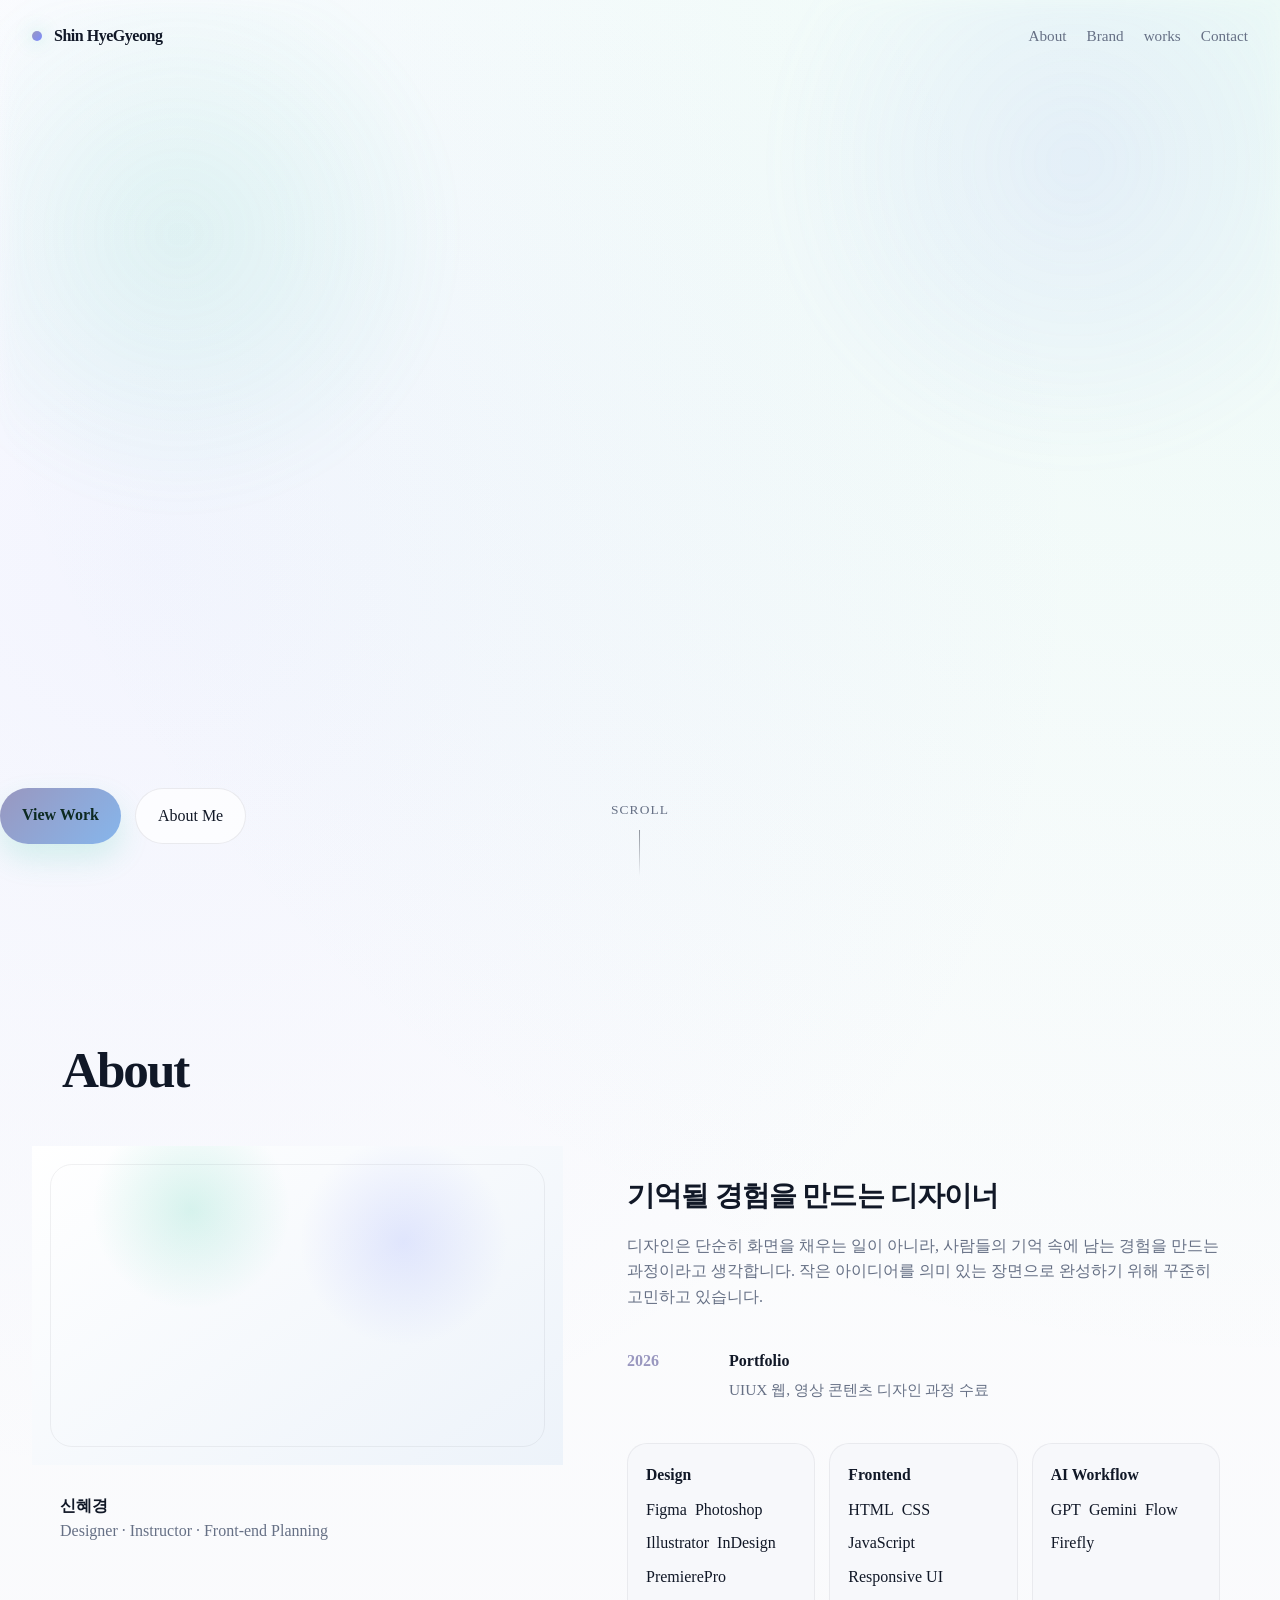
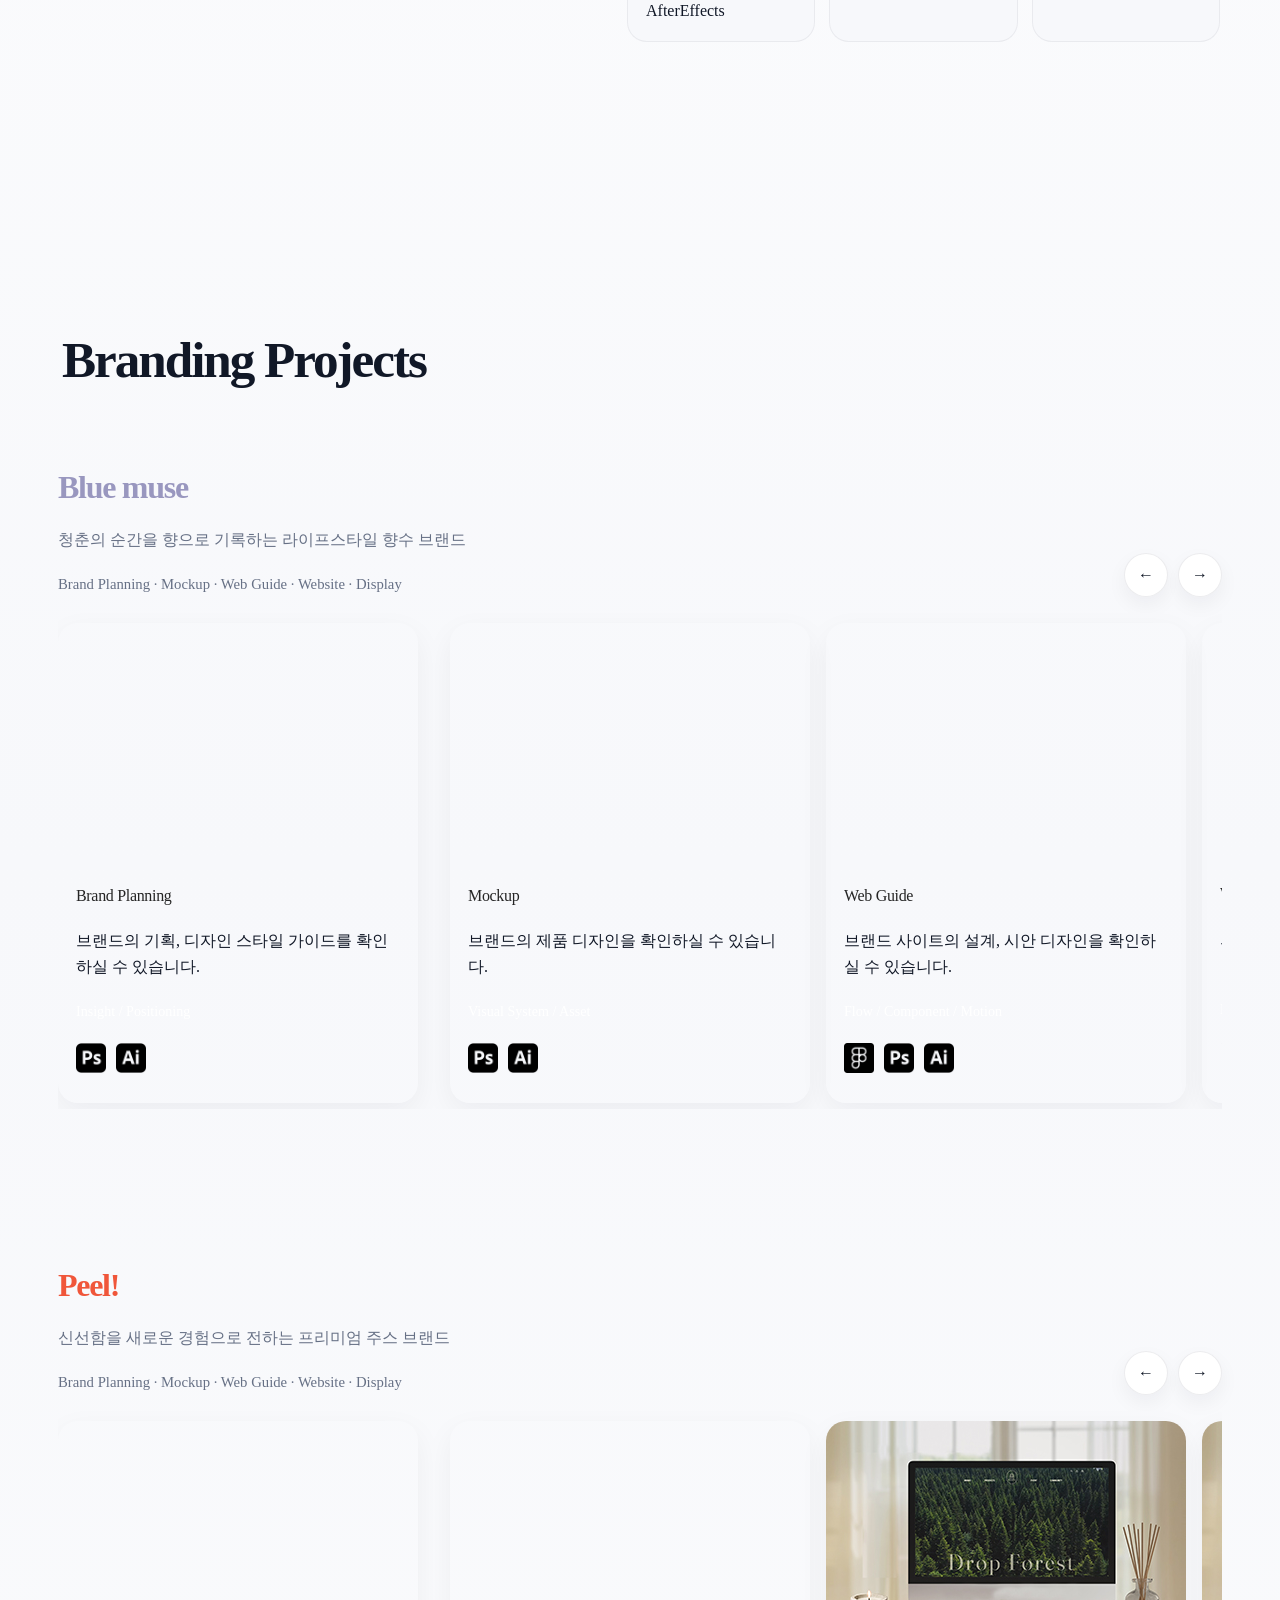
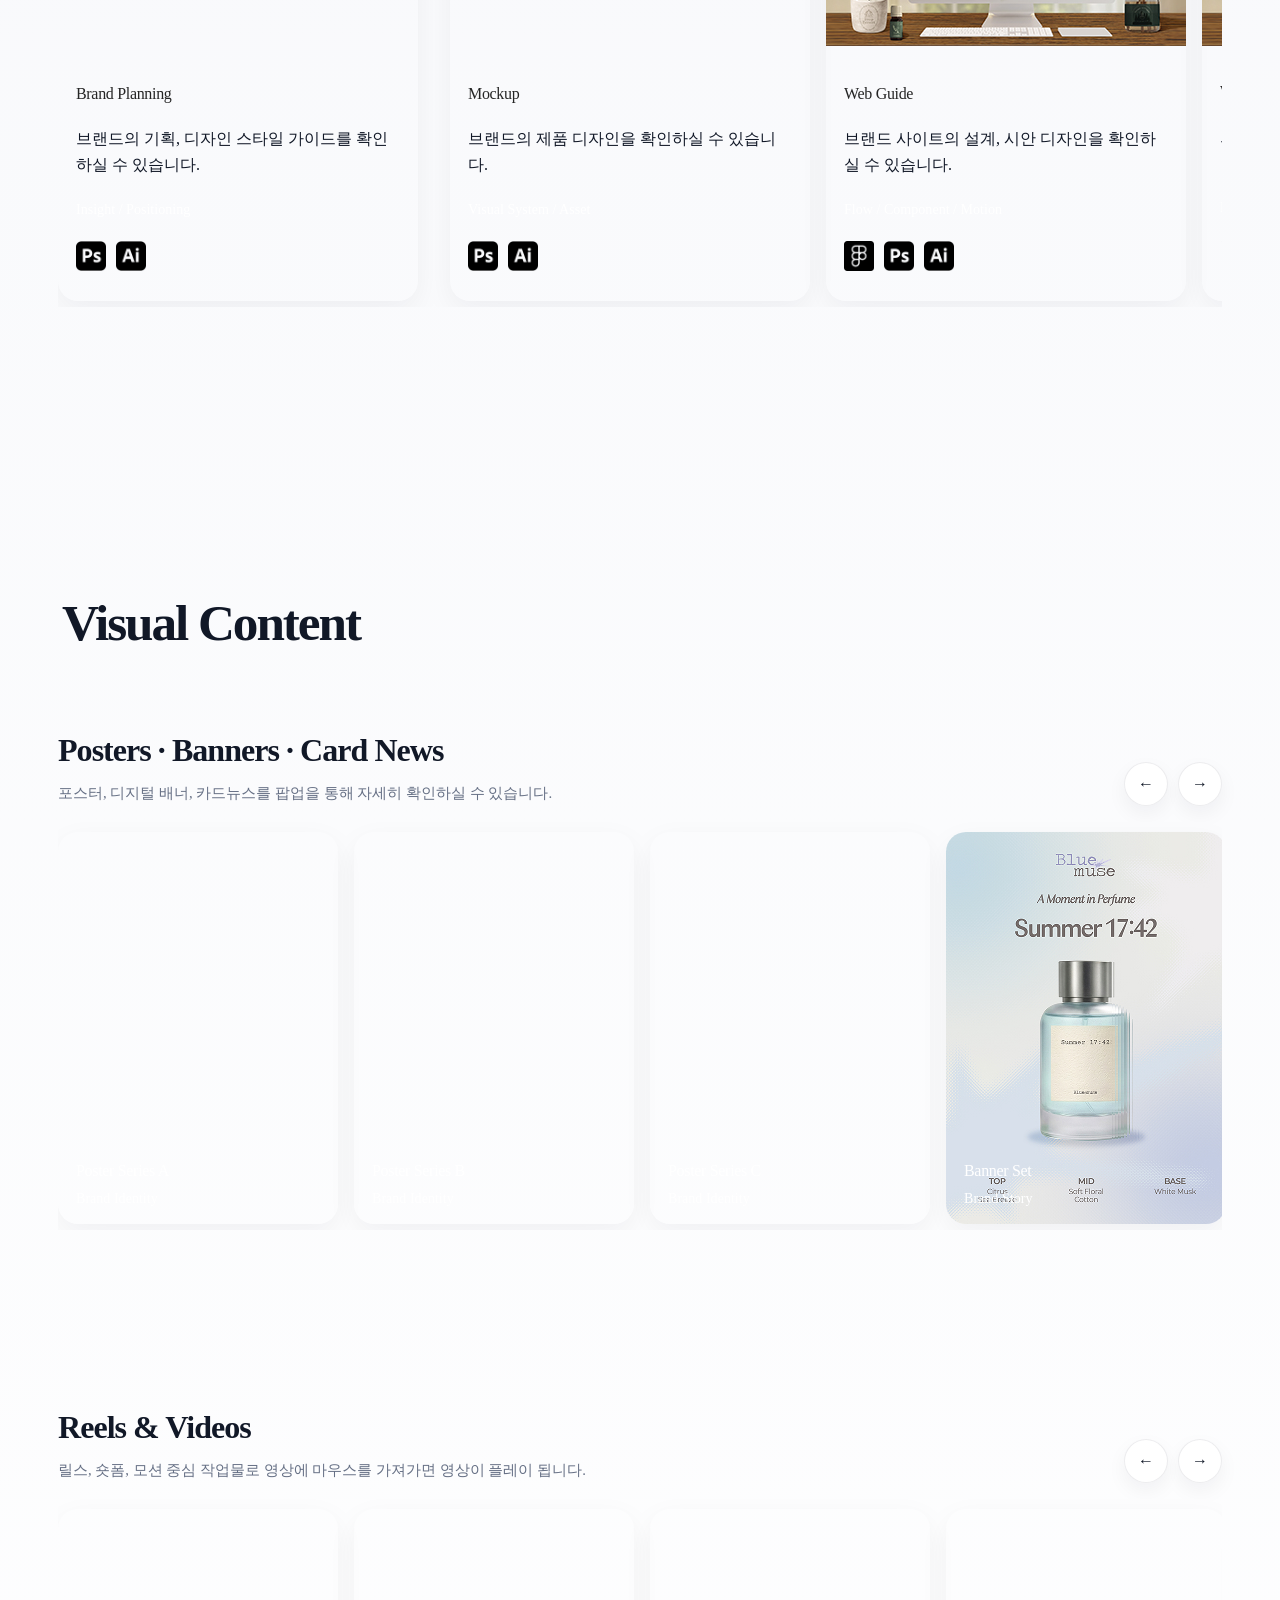
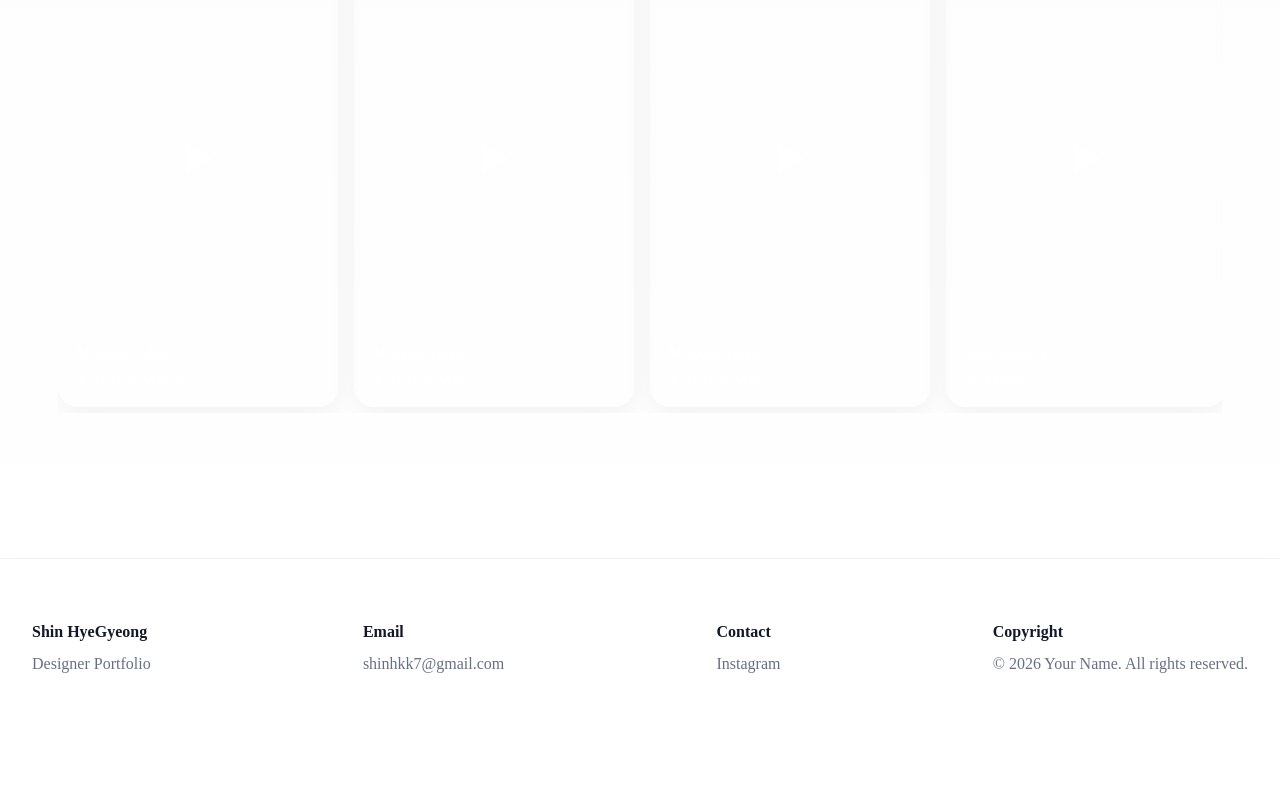
==== index.html @ 70b7ba3b "포트폴리오 1차 등록" ====
<!DOCTYPE html>
<html lang="ko">

<head>
  <meta charset="UTF-8" />
  <meta name="viewport" content="width=device-width, initial-scale=1.0" />
  <title>Portfolio</title>
  <link rel="shortcut icon" href="assets/img/favicon.svg" type="image/x-icon">
  <link rel="stylesheet" href="assets/css/style.css">


</head>

<body>
  <header class="site-header" id="siteHeader">
    <nav class="nav">
      <a href="#hero" class="brand">Shin HyeGyeong</a>
      <div class="nav-links">
        <a href="#about">About</a>
        <a href="#branding">Brand</a>
        <a href="#works">works</a>
        <a href="#contact">Contact</a>
      </div>
    </nav>
  </header>

  <main>
    <section class="hero" id="hero">
      <video class="hero-video" autoplay muted loop playsinline preload="metadata">
        <source src="./assets/video/main.mp4" type="video/mp4"/>
      </video>
      <div class="hero-inner">
        <div class="hero-actions">
          <a class="btn btn-primary" href="#branding">View Work</a>
          <a class="btn btn-secondary" href="#about">About Me</a>
        </div>
      </div>

      <div class="scroll-indicator">Scroll</div>
    </section>

    <section class="section" id="about">
      <div class="container">
        <div class="section-head reveal reveal-scale">
          <div>
            <!-- <span class="eyebrow">이력과 기능을 함께 보여주는 소개 섹션</span> -->
            <h2>About</h2>
          </div>
          <!-- <p>
            단순한 자기소개가 아니라, 경력·작업 방향·도구 역량을 동시에 보여줄 수 있도록 설계한 영역입니다.
          </p> -->
        </div>

        <div class="about-grid">
          <article class="card profile-card reveal reveal-left">
            <div class="profile-media" style="background:
                radial-gradient(circle at 30% 20%, rgba(50,199,161,0.18), transparent 22%),
                radial-gradient(circle at 70% 30%, rgba(123,140,255,0.18), transparent 24%),
                linear-gradient(145deg, #ffffff 0%, #edf3fa 100%);
                position: relative; overflow: hidden;">
              <div style="position:absolute; inset:18px; border:1px solid rgba(17,24,39,0.06); border-radius:22px;">
                <video class="thumb-video" autoplay loop muted playsinline preload="metadata">
                  <source src="assets/video/profile.mp4" type="video/mp4" />
                </video>
              </div>

              <!--
              <div style="position:relative; z-index:1; text-align:center; color:#fff;">
                <strong style="display:block; color:#fff; font-size:1.1rem; margin-bottom:8px;">Profile
                  Visual</strong>
                <span>Image / Motion Portrait Placeholder</span>
              </div>
              -->

            </div>
            <div class="profile-body">
              <strong>신혜경</strong><br />
              <span style="color: var(--text-muted);">Designer · Instructor · Front-end Planning</span>
            </div>
          </article>

          <article class="card about-body reveal reveal-right">
            <h3>기억될 경험을 만드는 디자이너</h3>
            <p>
              디자인은 단순히 화면을 채우는 일이 아니라, 사람들의 기억 속에 남는 경험을 만드는 과정이라고 생각합니다. 작은 아이디어를 의미 있는 장면으로 완성하기 위해 꾸준히 고민하고 있습니다.
            </p>

            <div class="timeline">
              <div class="timeline-item">
                <div class="timeline-year">2026</div>
                <div class="timeline-role">
                  <strong>Portfolio</strong>
                  <span>UIUX 웹, 영상 콘텐츠 디자인 과정 수료</span>
                </div>
              </div>
            </div>

            <div class="skills">
              <section class="skill-group">
                <h4>Design</h4>
                <div class="skill-tags">
                  <span class="tag">Figma</span>
                  <span class="tag">Photoshop</span>
                  <span class="tag">Illustrator</span>
                  <span class="tag">InDesign</span>
                  <span class="tag">PremierePro</span>
                  <span class="tag">AfterEffects</span>
                </div>
              </section>
              <section class="skill-group">
                <h4>Frontend</h4>
                <div class="skill-tags">
                  <span class="tag">HTML</span>
                  <span class="tag">CSS</span>
                  <span class="tag">JavaScript</span>
                  <span class="tag">Responsive UI</span>
                </div>
              </section>
              <section class="skill-group">
                <h4>AI Workflow</h4>
                <div class="skill-tags">
                  <span class="tag">GPT</span>
                  <span class="tag">Gemini</span>
                  <span class="tag">Flow</span>
                  <span class="tag">Firefly</span>
                </div>
              </section>
            </div>
          </article>
        </div>
      </div>
    </section>

    <section class="section" id="branding">
      <div class="container">
        <div class="section-head reveal reveal-scale">
          <div>
            <!-- <span class="eyebrow">브랜드별 한 줄 구성으로 세부 결과물을 미리 보기</span> -->
            <h2>Branding Projects</h2>
          </div>
          <!-- <p>
            각 브랜드마다 브랜드기획, 목업, 웹가이드, 웹사이트를 각각 별도 썸네일로 구성하고,
            한 줄 슬라이드 안에서 빠르게 훑어볼 수 있도록 재구성했습니다.
            <br>페이지 이동 후, 좀 더 자세한 작업 내용을 확인할 수 있습니다.
          </p> -->
        </div>

        <div class="brand-stack">
          <section class="card brand-row reveal reveal-scale">
            <div class="brand-info brand1_color">
              <!-- 브랜드별 색상  brand1_color-->

              <h3>Blue muse</h3>
              <p>
                청춘의 순간을 향으로 기록하는 라이프스타일 향수 브랜드
              </p>
              <!-- <div class="brand-meta">
                <span class="tag"><a href="#" target="_blank">Identity</a></span>
                <span class="tag"><a href="#" target="_blank">Design BX</a></span>
                <span class="tag"><a href="#" target="_blank">Web Guide</a></span>
                <span class="tag point-color"><a href="#" target="_blank">Web Site</a></span>
                <span class="tag"><a href="#" target="_blank">Video Guide</a></span>
                <span class="tag"><a href="#" target="_blank">App</a></span>
              </div> -->
            </div>

            <div>
              <div class="brand-slider-head">
                <span class="brand-slider-title">Brand Planning · Mockup · Web Guide · Website · Display</span>
                <div class="slider-controls">
                  <button class="slider-btn" type="button" data-slider-prev="brandTrack01">←</button>
                  <button class="slider-btn" type="button" data-slider-next="brandTrack01">→</button>
                </div>
              </div>
               <div class="brand-track slider-track" id="brandTrack01">
                <article class="thumb-card brand-thumb">
                  <a href="https://shinhyegyeong7.github.io/Bluemuse/" target="_blank">
                    <video class="thumb-video" muted loop playsinline preload="metadata">
                      <source src="assets/video/logo1.mp4" type="video/mp4" />
                    </video>

                    <!-- <a href="#" target="_blank">
                    <img src="assets/img/brand_thumbnail_sample.jpg" alt="brand">
                  </a> -->
                    <div class="thumb-overlay">
                      <strong>Brand Planning</strong>
                      <p class="thumb-explanation">브랜드의 기획, 디자인 스타일 가이드를 확인하실 수 있습니다.</p>
                      <span>Insight / Positioning</span>
                      <p class="skills-icon">
                        <img src="assets/img/photoshop.png" alt="icon">
                        <img src="assets/img/illustrator.png" alt="icon">
                      </p>
                    </div>
                </article>
                </a>
                <article class="thumb-card brand-thumb">
                  <!-- <video class="thumb-video" autoplay muted loop playsinline><source src="assets/brand-02-mockup.mp4" type="video/mp4" /></video> -->
                  <a href="https://shinhyegyeong7.github.io/Bluemuse/" target="_blank">
                    <video class="thumb-video" muted loop playsinline preload="metadata">
                      <source src="assets/video/mockup1.mp4" type="video/mp4" />
                    </video>

                    <div class="thumb-overlay">
                      <strong>Mockup</strong>
                      <p class="thumb-explanation">브랜드의 제품 디자인을 확인하실 수 있습니다.</p>
                      <span>Visual System / Asset</span>
                      <p class="skills-icon">
                        <img src="assets/img/photoshop.png" alt="icon">
                        <img src="assets/img/illustrator.png" alt="icon">
                      </p>
                    </div>
                  </a>
                </article>

                <article class="thumb-card brand-thumb">
                  <a href="https://shinhyegyeong7.github.io/Bluemuse/" target="_blank">
                    <video class="thumb-video" muted loop playsinline preload="metadata">
                      <source src="assets/video/web_guide.mp4" type="video/mp4" />
                    </video>
                    <div class="thumb-overlay">
                      <strong>Web Guide</strong>
                      <p class="thumb-explanation">브랜드 사이트의 설계, 시안 디자인을 확인하실 수 있습니다.</p>
                      <span>Flow / Component / Motion</span>
                      <p class="skills-icon">
                        <img src="assets/img/figma.png" alt="icon">
                        <img src="assets/img/photoshop.png" alt="icon">
                        <img src="assets/img/illustrator.png" alt="icon">
                      </p>
                    </div>
                  </a>
                </article>

                <article class="thumb-card brand-thumb">
                  <!-- <video class="thumb-video" autoplay muted loop playsinline><source src="assets/brand-02-site.mp4" type="video/mp4" /></video> -->
                  <a href="https://shinhyegyeong7.github.io/Bluemuse/" target="_blank">
                    <video class="thumb-video" muted loop playsinline preload="metadata">
                      <source src="assets/video/wed_design.mp4" type="video/mp4" />
                    </video>
                    <div class="thumb-overlay">
                      <strong>Website</strong>
                      <p class="thumb-explanation">브랜드 웹사이트를 확인하실 수 있습니다.</p>
                      <span>Live Result / Motion UI</span>
                      <p class="skills-icon">
                        <img src="assets/img/html_icon.png" alt="icon">
                        <img src="assets/img/css_icon.png" alt="icon">
                        <img src="assets/img/js_icon.png" alt="icon">
                        <img src="assets/img/vs_code.png" alt="icon">
                      </p>
                    </div>
                    <div class="thumb-overlay"><strong></strong><span></span></div>
                  </a>
                </article>
              </div>
            </div>
          </section>

          <section class="card brand-row reveal reveal-scale">
            <div class="brand-info brand2_color">
              <!-- 브랜드별 색상  brand2_color-->
              <h3>Peel!</h3>
              <p>
                신선함을 새로운 경험으로 전하는 프리미엄 주스 브랜드
              </p>
              <!-- <div class="brand-meta">
                <span class="tag"><a href="#" target="_blank">Identity</a></span>
                <span class="tag"><a href="#" target="_blank">Design BX</a></span>
                <span class="tag"><a href="#" target="_blank">Web Guide</a></span>
                <span class="tag point-color"><a href="#" target="_blank">Web Site</a></span>
                <span class="tag"><a href="#" target="_blank">Video Guide</a></span>
                <span class="tag"><a href="#" target="_blank">App</a></span>
              </div> -->
            </div>

            <div>
              <div class="brand-slider-head">
                <span class="brand-slider-title">Brand Planning · Mockup · Web Guide · Website · Display</span>
                <div class="slider-controls">
                  <button class="slider-btn" type="button" data-slider-prev="brandTrack02">←</button>
                  <button class="slider-btn" type="button" data-slider-next="brandTrack02">→</button>
                </div>
              </div>
              <div class="brand-track slider-track" id="brandTrack02">
                <article class="thumb-card brand-thumb">
                  <a href="#" target="_blank">
                    <video class="thumb-video" muted loop playsinline preload="metadata">
                      <source src="assets/video/logo2.mp4" type="video/mp4" />
                    </video>

                    <!-- <a href="#" target="_blank">
                    <img src="assets/img/brand_thumbnail_sample.jpg" alt="brand">
                  </a> -->
                    <div class="thumb-overlay">
                      <strong>Brand Planning</strong>
                      <p class="thumb-explanation">브랜드의 기획, 디자인 스타일 가이드를 확인하실 수 있습니다.</p>
                      <span>Insight / Positioning</span>
                      <p class="skills-icon">
                        <img src="assets/img/photoshop.png" alt="icon">
                        <img src="assets/img/illustrator.png" alt="icon">
                      </p>
                    </div>
                </article>
                </a>
                <article class="thumb-card brand-thumb">
                  <!-- <video class="thumb-video" autoplay muted loop playsinline><source src="assets/brand-02-mockup.mp4" type="video/mp4" /></video> -->
                  <a href="#" target="_blank">
                    <video class="thumb-video" muted loop playsinline preload="metadata">
                      <source src="assets/video/mockup2.mp4" type="video/mp4" />
                    </video>
                    <div class="thumb-overlay">
                      <strong>Mockup</strong>
                      <p class="thumb-explanation">브랜드의 제품 디자인을 확인하실 수 있습니다.</p>
                      <span>Visual System / Asset</span>
                      <p class="skills-icon">
                        <img src="assets/img/photoshop.png" alt="icon">
                        <img src="assets/img/illustrator.png" alt="icon">
                      </p>
                    </div>
                  </a>
                </article>

                <article class="thumb-card brand-thumb">
                  <a href="#" target="_blank">
                    <img src="assets/img/brand_thumbnail_sample.jpg" alt="brand">
                    <div class="thumb-overlay">
                      <strong>Web Guide</strong>
                      <p class="thumb-explanation">브랜드 사이트의 설계, 시안 디자인을 확인하실 수 있습니다.</p>
                      <span>Flow / Component / Motion</span>
                      <p class="skills-icon">
                        <img src="assets/img/figma.png" alt="icon">
                        <img src="assets/img/photoshop.png" alt="icon">
                        <img src="assets/img/illustrator.png" alt="icon">
                      </p>
                    </div>
                  </a>
                </article>

                <article class="thumb-card brand-thumb">
                  <!-- <video class="thumb-video" autoplay muted loop playsinline><source src="assets/brand-02-site.mp4" type="video/mp4" /></video> -->
                  <a href="#" target="_blank">
                    <img src="assets/img/brand_thumbnail_sample.jpg" alt="brand">
                    <div class="thumb-overlay">
                      <strong>Website</strong>
                      <p class="thumb-explanation">브랜드 웹사이트를 확인하실 수 있습니다.</p>
                      <span>Live Result / Motion UI</span>
                      <p class="skills-icon">
                        <img src="assets/img/html_icon.png" alt="icon">
                        <img src="assets/img/css_icon.png" alt="icon">
                        <img src="assets/img/js_icon.png" alt="icon">
                        <img src="assets/img/vs_code.png" alt="icon">
                      </p>
                    </div>
                    <div class="thumb-overlay"><strong></strong><span></span></div>
                  </a>
                </article>
              </div>
            </div>
          </section>
        </div>
      </div>
    </section>

    <section class="section" id="works">
      <div class="container">
        <div class="section-head reveal reveal-scale">
          <div>
            <!-- <span class="eyebrow">포스터, 배너, 카드뉴스, 릴스·영상 작업을 구성/span> -->
            <h2>Visual Content</h2>
          </div>
          <!-- <p>
            정지형 비주얼 작업은 한 줄 안에서 함께 보여주고, 영상 작업은 별도 행으로 분리해 흐름이 자연스럽도록 정리했습니다.
          </p> -->
        </div>

        <div class="works-stack">
          <section class="card work-row reveal reveal-scale">
            <div class="work-row-head">
              <div>
                <h3>Posters · Banners · Card News</h3>
                <p>포스터, 디지털 배너, 카드뉴스를 팝업을 통해 자세히 확인하실 수 있습니다.</p>
              </div>
              <div class="slider-controls">
                <button class="slider-btn" type="button" data-slider-prev="visualTrack">←</button>
                <button class="slider-btn" type="button" data-slider-next="visualTrack">→</button>
              </div>
            </div>
            <div class="thumb-track slider-track" id="visualTrack">
              <!-- poster / banner / cardnews / reels 모달 전용 큰 이미지는 data-modal-media="assets/img/원하는파일.jpg" 로 직접 지정 -->
              <!-- 카드별 모달 비율은 data-modal-ratio="가로 / 세로" 형식으로 지정: 예) 1200 / 628, 1 / 1, 9 / 16, 1080 / 1350 -->
              <article class="poster-thumb thumb-card modal-card" data-modal-type="poster"
                data-modal-label="Poster"
                data-modal-title="Poster Series A"
                data-modal-description="Blue muse의 감성과 향의 이미지를 담아 브랜드 아이덴티티를 전달하는 프로모션 포스터입니다." data-modal-role="Poster Design"
                data-modal-tools="Photoshop, Illustrator"
                data-modal-summary="전시/행사 성격의 키비주얼 포스터 시리즈입니다. 메인 타이포와 무드 중심 그래픽으로 메시지를 압축해 전달합니다."
                data-modal-meta1-label="Format" data-modal-meta1-value="A2 Poster / Digital Adaptation"
                data-modal-meta2-label="Client" data-modal-meta2-value="Brand Campaign" data-modal-meta3-label="Year"
                data-modal-meta3-value="2026" data-modal-meta4-label="Concept"
                data-modal-meta4-value="Bold Type / Minimal Mood" data-modal-tags="Poster, Branding"
                data-modal-note-title="Editable Note"
                data-modal-note="이 영역은 포스터 전용 메모 박스입니다. 전시 개요, 인쇄 사양, 제작 포인트 등으로 자유롭게 수정하면 됩니다."
                data-modal-video="Poster motion teaser area" data-modal-link="https://example.com"
                data-modal-media="assets/img/poster1.jpg" data-modal-ratio="3 / 4">
                <video class="thumb-video" muted loop playsinline preload="metadata">
                  <source src="assets/video/poster1.mp4" type="video/mp4" />
                </video>
                <div class="thumb-overlay"><strong>Poster Series A</strong><span>Brand Identity</span></div>
              </article>

              <article class="poster-thumb thumb-card modal-card" data-modal-type="poster"
                data-modal-label="Poster"
                data-modal-title="Poster Series B" data-modal-description="Blue muse의 감성과 향의 이미지를 담아 브랜드 아이덴티티를 전달하는 프로모션 포스터입니다."
                data-modal-role="Poster Design" data-modal-tools="Photoshop, Illustrator"
                data-modal-summary="브랜드 무드를 중심으로 전개한 포스터 시리즈입니다." data-modal-meta1-label="Format"
                data-modal-meta1-value="B1 / SNS Poster" data-modal-meta2-label="Client"
                data-modal-meta2-value="Brand Promotion" data-modal-meta3-label="Year" data-modal-meta3-value="2026"
                data-modal-meta4-label="Concept" data-modal-meta4-value="Graphic Mood"
                data-modal-tags="Poster, Branding" data-modal-note-title="Editable Note"
                data-modal-note="포스터 프로젝트 설명을 여기서 직접 바꿀 수 있습니다." data-modal-video="Poster preview"
                data-modal-link="https://example.com" data-modal-media="assets/img/poster2.jpg" data-modal-ratio="5 / 7">
                <video class="thumb-video" muted loop playsinline preload="metadata">
                  <source src="assets/video/poster2.mp4" type="video/mp4" />
                </video>
                <div class="thumb-overlay"><strong>Poster Series B</strong><span>Brand Identity</span></div>
              </article>

              <article class="ad-thumb thumb-card modal-card" data-modal-type="poster" data-modal-label="Poster" data-modal-title="Poster Series C"
                data-modal-description="Blue muse의 감성과 향의 이미지를 담아 브랜드 아이덴티티를 전달하는 프로모션 포스터입니다." data-modal-role="Poster Design"
                data-modal-tools="Photoshop, Illustrator" data-modal-summary="퍼포먼스 배너와 SNS용 변형 소재를 함께 설계한 배너 세트입니다."
                data-modal-meta1-label="Platform" data-modal-meta1-value="Meta / Web / App"
                data-modal-meta2-label="Campaign" data-modal-meta2-value="Seasonal Promotion"
                data-modal-meta3-label="Size" data-modal-meta3-value="1080x1080 / 1200x628"
                data-modal-meta4-label="Placement" data-modal-meta4-value="Feed / Display / Landing"
                data-modal-tags="Poster, Branding" data-modal-note-title="Editable Note"
                data-modal-note="배너는 플랫폼, 사이즈, CTA 방향 등을 이 박스에서 자유롭게 수정하면 됩니다." data-modal-video="Banner motion preview"
                data-modal-link="https://example.com" data-modal-media="assets/img/poster3.jpg" data-modal-ratio="5 / 7">
                <video class="thumb-video" muted loop playsinline preload="metadata">
                  <source src="assets/video/poster3.mp4" type="video/mp4" />
                </video>
                <div class="thumb-overlay"><strong>Poster Series C</strong><span>Brand Identity</span></div>
              </article>

              <article class="cardnews-thumb thumb-card modal-card" data-modal-type="cardnews"
                data-modal-label="Banner"
                data-modal-title="Banner Set"
                data-modal-description="브랜드 제품을 배너 형식으로 구성한 시리즈입니다."
                data-modal-role="Banner Design" data-modal-tools="Photoshop, Illustrator"
                data-modal-summary="인스타그램 캐러셀 형식의 카드뉴스입니다. 첫 장에서 주제를 제시하고 뒤로 갈수록 정보 흐름이 이어지도록 구성했습니다."
                data-modal-meta1-label="Topic" data-modal-meta1-value="Brand Story" data-modal-meta2-label="Pages"
                data-modal-meta2-value="3 Pages" data-modal-meta3-label="Flow"
                data-modal-meta3-value="Cover → Info → CTA" data-modal-meta4-label="Style"
                data-modal-meta4-value="Editorial Carousel" data-modal-tags="Banner, Branding"
                data-modal-note-title="Editable Note"
                data-modal-note="카드뉴스는 페이지 흐름, 표지 방향, 정보 구성 방식 등을 이 박스에서 자유롭게 수정할 수 있습니다."
                data-modal-video="Card news preview" data-modal-link="https://example.com"
                data-modal-images="assets/img/banner1-1.jpg|assets/img/banner1-2.jpg|assets/img/banner1-3.jpg" data-modal-ratio="4 / 5">
                <div class="thumb-image">
                  <img src="assets/img/banner1.jpg" alt="card news">
                </div>
                <div class="thumb-overlay"><strong>Banner Set</strong><span>Brand Story</span>
                </div>
              </article>
              
              <article class="cardnews-thumb thumb-card modal-card" data-modal-type="cardnews"
                data-modal-label="Event"
                data-modal-title="Event Set"
                data-modal-description="브랜드 이벤트를 배너 형식으로 구성한 시리즈입니다."
                data-modal-role="Event Design" data-modal-tools="Photoshop, Illustrator"
                data-modal-summary="인스타그램 캐러셀 형식의 카드뉴스입니다. 첫 장에서 주제를 제시하고 뒤로 갈수록 정보 흐름이 이어지도록 구성했습니다."
                data-modal-meta1-label="Topic" data-modal-meta1-value="Brand Story" data-modal-meta2-label="Pages"
                data-modal-meta2-value="3 Pages" data-modal-meta3-label="Flow"
                data-modal-meta3-value="Cover → Info → CTA" data-modal-meta4-label="Style"
                data-modal-meta4-value="Editorial Carousel" data-modal-tags="Event, Branding"
                data-modal-note-title="Editable Note"
                data-modal-note="카드뉴스는 페이지 흐름, 표지 방향, 정보 구성 방식 등을 이 박스에서 자유롭게 수정할 수 있습니다."
                data-modal-video="Card news preview" data-modal-link="https://example.com"
                data-modal-images="assets/img/event1-1.jpg|assets/img/event1-2.jpg|assets/img/event1-3.jpg" data-modal-ratio="4 / 5">
                <div class="thumb-image">
                  <img src="assets/img/event1.jpg" alt="card news">
                </div>
                <div class="thumb-overlay"><strong>Event Set</strong><span>Event Banner</span>
                </div>
              </article>





            </div>
          </section>

          <section class="card work-row reveal reveal-scale">
            <div class="work-row-head">
              <div>
                <h3>Reels & Videos</h3>
                <p>릴스, 숏폼, 모션 중심 작업물로 영상에 마우스를 가져가면 영상이 플레이 됩니다.</p>
              </div>
              <div class="slider-controls">
                <button class="slider-btn" type="button" data-slider-prev="videoTrack">←</button>
                <button class="slider-btn" type="button" data-slider-next="videoTrack">→</button>
              </div>
            </div>
            <div class="thumb-track slider-track" id="videoTrack">
              <article class="reels-thumb thumb-card modal-card" data-modal-type="reels"
                data-modal-title="Mockup Video A"
                data-modal-description="AI로 제작한 목업 영상을 기반으로, 브랜드의 분위기와 제품의 질감을 자연스럽게 전달하는 시네마틱 모션을 구성했습니다."
                data-modal-role="AI Image Generation / Motion Design"
                data-modal-tools="Flow, After Effects"
                data-modal-meta1-label="Format" data-modal-meta1-value="9:16 Vertical"
                data-modal-meta2-label="Duration" data-modal-meta2-value="8 sec"
                data-modal-tags="AI Motion, Brand Film, Product Mockup"
                data-modal-note-title="Editable Note"
                data-modal-note="AI로 제작한 제품 목업에 자연스러운 카메라 무브먼트와 섬세한 모션을 적용해 브랜드의 분위기와 제품의 디테일이 효과적으로 전달되도록 구성했습니다."
                data-modal-link="https://shinhyegyeong7.github.io/Bluemuse/"
                data-modal-media="assets/video/mockup3.mp4" data-modal-ratio="9 / 16">
                <video class="thumb-video" muted loop playsinline preload="metadata">
                  <source src="assets/video/mockup3.mp4" type="video/mp4" />
                </video>
                <div class="thumb-play-button" aria-hidden="true">
                  <span class="thumb-play-icon"></span>
                </div>
                <div class="thumb-overlay">
                  <strong>Mockup Video A</strong>
                  <span>AI Product Motion</span>
                </div>
              </article>

              <article class="reels-thumb thumb-card modal-card" data-modal-type="reels"
                data-modal-title="Mockup Video B"
                data-modal-description="AI로 제작한 목업 영상을 기반으로, 브랜드의 분위기와 제품의 질감을 자연스럽게 전달하는 시네마틱 모션을 구성했습니다."
                data-modal-role="AI Image Generation / Motion Design"
                data-modal-tools="Flow, After Effects"
                data-modal-meta1-label="Format" data-modal-meta1-value="9:16 Vertical"
                data-modal-meta2-label="Duration" data-modal-meta2-value="8 sec"
                data-modal-tags="AI Motion, Brand Film, Product Mockup"
                data-modal-note-title="Editable Note"
                data-modal-note="AI로 제작한 제품 목업에 자연스러운 카메라 무브먼트와 섬세한 모션을 적용해 브랜드의 분위기와 제품의 디테일이 효과적으로 전달되도록 구성했습니다."
                data-modal-link="https://shinhyegyeong7.github.io/Bluemuse/"
                data-modal-media="assets/video/mockup4.mp4" data-modal-ratio="9 / 16">
                <video class="thumb-video" muted loop playsinline preload="metadata">
                  <source src="assets/video/mockup4.mp4" type="video/mp4" />
                </video>
                <div class="thumb-play-button" aria-hidden="true">
                  <span class="thumb-play-icon"></span>
                </div>
                <div class="thumb-overlay">
                  <strong>Mockup Video B</strong>
                  <span>AI Product Motion</span>
                </div>
              </article>

              <article class="reels-thumb thumb-card modal-card" data-modal-type="reels"
                data-modal-title="Mockup Video C"
                data-modal-description="AI로 제작한 목업 영상을 기반으로, 브랜드의 분위기와 제품의 질감을 자연스럽게 전달하는 시네마틱 모션을 구성했습니다."
                data-modal-role="AI Image Generation / Motion Design"
                data-modal-tools="Flow, After Effects"
                data-modal-meta1-label="Format" data-modal-meta1-value="9:16 Vertical"
                data-modal-meta2-label="Duration" data-modal-meta2-value="8 sec"
                data-modal-tags="AI Motion, Brand Film, Product Mockup"
                data-modal-note-title="Editable Note"
                data-modal-note="AI로 제작한 제품 목업에 자연스러운 카메라 무브먼트와 섬세한 모션을 적용해 브랜드의 분위기와 제품의 디테일이 효과적으로 전달되도록 구성했습니다."
                data-modal-link="https://shinhyegyeong7.github.io/Bluemuse/"
                data-modal-media="assets/video/mockup5.mp4" data-modal-ratio="9 / 16">
                <video class="thumb-video" muted loop playsinline preload="metadata">
                  <source src="assets/video/mockup5.mp4" type="video/mp4" />
                </video>
                <div class="thumb-play-button" aria-hidden="true">
                  <span class="thumb-play-icon"></span>
                </div>
                <div class="thumb-overlay">
                  <strong>Mockup Video C</strong>
                  <span>AI Product Motion</span>
                </div>
              </article>

              <article class="reels-thumb thumb-card modal-card" data-modal-type="reels"
                data-modal-title="Reel Project D"
                data-modal-description="광고성 메시지를 중심으로 한 모션 릴스입니다."
                data-modal-role="Ad Motion"
                data-modal-tools="Premiere Pro"
                data-modal-meta1-label="Format" data-modal-meta1-value="9:16 Vertical"
                data-modal-meta2-label="Duration" data-modal-meta2-value="20 sec"
                data-modal-tags="Ad Motion, Short-form"
                data-modal-note-title="Editable Note"
                data-modal-note="광고 릴스 D 설명을 수정하세요."
                data-modal-link="https://example.com"
                data-modal-media="assets/video/Reels_sample_01.mp4">
                <video class="thumb-video" muted loop playsinline preload="metadata">
                  <source src="assets/video/Reels_sample_01.mp4" type="video/mp4" />
                </video>
                <div class="thumb-play-button" aria-hidden="true">
                  <span class="thumb-play-icon"></span>
                </div>
                <div class="thumb-overlay">
                  <strong>Reel Project D</strong>
                  <span>Ad Motion</span>
                </div>
              </article>

              <article class="reels-thumb thumb-card modal-card" data-modal-type="reels"
                data-modal-title="Reel Project E"
                data-modal-description="브랜드 인트로 성격의 영상 작업입니다."
                data-modal-role="Intro Motion"
                data-modal-tools="Premiere Pro"
                data-modal-meta1-label="Format" data-modal-meta1-value="9:16 Vertical"
                data-modal-meta2-label="Duration" data-modal-meta2-value="08 sec"
                data-modal-tags="Intro, Reels"
                data-modal-note-title="Editable Note"
                data-modal-note="인트로 릴스 E에 대한 설명입니다."
                data-modal-link="https://example.com"
                data-modal-media="assets/video/Reels_sample_01.mp4">
                <video class="thumb-video" muted loop playsinline preload="metadata">
                  <source src="assets/video/Reels_sample_01.mp4" type="video/mp4" />
                </video>
                <div class="thumb-play-button" aria-hidden="true">
                  <span class="thumb-play-icon"></span>
                </div>
                <div class="thumb-overlay">
                  <strong>Reel Project E</strong>
                  <span>Brand Intro</span>
                </div>
              </article>

              <article class="reels-thumb thumb-card modal-card" data-modal-type="reels"
                data-modal-title="Reel Project F"
                data-modal-description="브랜드 인트로 영상 확장 버전입니다."
                data-modal-role="Motion Design"
                data-modal-tools="Premiere Pro"
                data-modal-meta1-label="Format" data-modal-meta1-value="9:16 Vertical"
                data-modal-meta2-label="Duration" data-modal-meta2-value="18 sec"
                data-modal-tags="Brand Intro, Reel"
                data-modal-note-title="Editable Note"
                data-modal-note="릴스 F 전용 설명 영역입니다."
                data-modal-link="https://example.com"
                data-modal-media="assets/video/Reels_sample_01.mp4">
                <video class="thumb-video" muted loop playsinline preload="metadata">
                  <source src="assets/video/Reels_sample_01.mp4" type="video/mp4" />
                </video>
                <div class="thumb-play-button" aria-hidden="true">
                  <span class="thumb-play-icon"></span>
                </div>
                <div class="thumb-overlay">
                  <strong>Reel Project F</strong>
                  <span>Brand Intro</span>
                </div>
              </article>
              <!-- <article class="reels-thumb thumb-card modal-card" data-modal-title="Reel Project F"
                data-modal-description="브랜드 인트로 영상입니다." data-modal-role="Motion Design / Short-form"
                data-modal-tools="Premiere Pro, AI Video" data-modal-video="Reel preview area"
                data-modal-link="https://example.com">
                <video class="thumb-video" muted loop playsinline preload="metadata">
                  <source src="assets/video/Reels_sample_01.mp4" type="video/mp4" />
                </video>
                <div class="thumb-play-button" aria-hidden="true">
                  <span class="thumb-play-icon"></span>
                </div>
                <div class="thumb-overlay">
                  <strong>Reel Project F</strong>
                  <span>Brand Intro</span>
                </div>
              </article> -->
            </div>
          </section>
        </div>
      </div>
    </section>
  </main>

  <footer class="site-footer" id="contact">
    <div class="footer-grid">
      <div><strong>Shin HyeGyeong</strong><span>Designer Portfolio</span></div>
      <div><strong>Email</strong><a href="mailto:shinhkk7@gmail.com">shinhkk7@gmail.com</a></div>
      <div><strong>Contact</strong><span>Instagram</span></div>
      <div><strong>Copyright</strong><span>© 2026 Your Name. All rights reserved.</span></div>
    </div>
  </footer>


  <div class="modal" id="portfolioModal" aria-hidden="true" role="dialog" aria-modal="true">
    <div class="modal-dialog">
      <button class="modal-close" type="button" aria-label="닫기">✕</button>
      <div class="modal-content">
        <div class="modal-gallery">
          <div class="modal-hero-wrap">
            <button class="modal-nav modal-nav-prev" id="modalPrev" type="button" aria-label="이전 이미지">←</button>
            <div class="modal-hero-media" id="modalHeroMedia">Main Preview</div>
            <button class="modal-nav modal-nav-next" id="modalNext" type="button" aria-label="다음 이미지">→</button>
            <div class="modal-page-indicator" id="modalPageIndicator">1 / 1</div>
          </div>
          <div class="modal-thumbs" id="modalThumbs">
            <div class="modal-thumb">Mockup 01</div>
            <div class="modal-thumb">Mockup 02</div>
            <div class="modal-thumb">Wireframe</div>
          </div>
        </div>

        <div class="modal-body" id="modalDynamicBody"></div>
      </div>
    </div>
  </div>

  <!-- ===== Modal layout templates: poster / banner / cardnews / reels 를 각각 직접 수정하세요 ===== -->
  <template id="modalTemplatePoster">
    <span class="modal-type-badge" data-field="badgeLabel">Poster Project</span>
    <div class="modal-summary-card">
      <strong data-field="title">Project Title</strong>
      <p data-field="description">Project description</p>
    </div>
    <div class="modal-meta-grid">
      <div class="modal-meta-card">
        <strong>Role</strong>
        <span data-field="role">Poster Design</span>
      </div>
      <div class="modal-meta-card">
        <strong>Tools</strong>
        <span data-field="tools">Photoshop, Illustrator</span>
      </div>

      <div>
        <strong style="display:block; margin-bottom:10px;">Keywords</strong>
        <div class="modal-tag-list" data-list="tags"></div>
      </div>


    </div>
  </template>

  <template id="modalTemplateBanner">
    <span class="modal-type-badge" data-field="badgeLabel">Banner Project</span>
    <div class="modal-summary-card">
      <strong data-field="title">Project Title</strong>
      <p data-field="description">Project description</p>
    </div>
    <div class="modal-meta-grid">
      <div class="modal-meta-card">
        <strong>Role</strong>
        <span data-field="role">Banner Design</span>
      </div>
      <div class="modal-meta-card">
        <strong>Tools</strong>
        <span data-field="tools">Photoshop, Figma</span>
      </div>

    </div>

    <div>
      <strong style="display:block; margin-bottom:10px;">Keywords</strong>
      <div class="modal-tag-list" data-list="tags"></div>
    </div>

  </template>

  <template id="modalTemplateCardnews">
    <span class="modal-type-badge" data-field="badgeLabel">Card News Project</span>
    <div class="modal-summary-card">
      <strong data-field="title">Project Title</strong>
      <p data-field="description">Project description</p>
    </div>

    <div class="modal-meta-card">
      <strong>Tools</strong>
      <span data-field="tools">Photoshop, Figma</span>
    </div>

    </div>

    <div>
      <strong style="display:block; margin-bottom:10px;">Keywords</strong>
      <div class="modal-tag-list" data-list="tags"></div>
    </div>

    <div class="modal-actions">
      <!-- <a class="modal-link" id="modalLink" href="#" target="_blank" rel="noreferrer noopener">Visit Website</a> -->
      <a class="modal-action-link" id="modalSubLink" href="#" target="_blank" rel="noreferrer noopener">View
        Campaign</a>
    </div>
  </template>

  <template id="modalTemplateReels">
    <span class="modal-type-badge" data-field="badgeLabel">Reels · Video Project</span>
    <div class="modal-summary-card">
      <strong data-field="title">Project Title</strong>
      <p data-field="description">Project description</p>
    </div>
    <div class="modal-meta-grid">
      <div class="modal-meta-card">
        <strong>Role</strong>
        <span data-field="role">Motion Design</span>
      </div>
      <div class="modal-meta-card">
        <strong>Tools</strong>
        <span data-field="tools">Premiere Pro, After Effects</span>
      </div>
      <div class="modal-meta-card">
        <strong data-field="meta1Label">Format</strong>
        <span data-field="meta1Value">9:16 Reel</span>
      </div>
      <div class="modal-meta-card">
        <strong data-field="meta2Label">Duration</strong>
        <span data-field="meta2Value">15s</span>
      </div>
    </div>
    <div>
      <strong style="display:block; margin-bottom:10px;">Keywords</strong>
      <div class="modal-tag-list" data-list="tags"></div>
    </div>
    <div class="modal-note-box">
      <strong data-field="noteTitle">Editable Note</strong>
      <p data-field="note">릴스/영상 프로젝트에 대한 설명, 연출 포인트, 업로드 채널 등을 자유롭게 수정하세요.</p>
    </div>
    <div class="modal-actions">
      <a class="modal-link" id="modalLink" href="#" target="_blank" rel="noreferrer noopener">View Project</a>
      <a class="modal-action-link" id="modalSubLink" href="#" target="_blank" rel="noreferrer noopener">Open Channel</a>
    </div>
  </template>

  <template id="modalTemplateDefault">
    <span class="modal-type-badge" data-field="badgeLabel">Project Detail</span>
    <div class="modal-summary-card">
      <strong data-field="title">Project Title</strong>
      <p data-field="description">Project description</p>
    </div>
    <div class="modal-meta-grid">
      <div class="modal-meta-card">
        <strong>Role</strong>
        <span data-field="role">Role information</span>
      </div>
      <div class="modal-meta-card">
        <strong>Tools</strong>
        <span data-field="tools">Tool information</span>
      </div>
      <div class="modal-meta-card">
        <strong data-field="meta1Label">Info 01</strong>
        <span data-field="meta1Value">Value 01</span>
      </div>
      <div class="modal-meta-card">
        <strong data-field="meta2Label">Info 02</strong>
        <span data-field="meta2Value">Value 02</span>
      </div>
    </div>
    <div class="modal-note-box">
      <strong>Summary</strong>
      <p data-field="summary">Summary text</p>
    </div>
    <div>
      <strong style="display:block; margin-bottom:10px;">Keywords</strong>
      <div class="modal-tag-list" data-list="tags"></div>
    </div>
    <div class="modal-note-box">
      <strong data-field="noteTitle">Editable Note</strong>
      <p data-field="note">Write any note here.</p>
    </div>
    <div class="modal-actions">
      <a class="modal-link" id="modalLink" href="#" target="_blank" rel="noreferrer noopener">Visit Website</a>
      <a class="modal-action-link" id="modalSubLink" href="#" target="_blank" rel="noreferrer noopener">View Detail</a>
    </div>
  </template>

  <script src="assets/js/script.js"></script>


</body>

</html>
---- assets/css/style.css ----
:root {
  --bg: #f7f8fb;
  --bg-soft: #ffffff;
  --surface: rgba(255, 255, 255, 0.82);
  --surface-strong: rgba(255, 255, 255, 0.96);
  --text: #111827;
  --text-muted: #667085;
  --line: rgba(17, 24, 39, 0.09);
  --accent: #9997BF;
  --accent-2: #7b8cff;
  --shadow: 0 18px 50px rgba(15, 23, 42, 0.08);
  --radius-lg: 28px;
  --radius-md: 20px;
  --radius-sm: 14px;
  --container: min(1600px, calc(100% - 64px));
  --transition: 320ms cubic-bezier(.2, .8, .2, 1);
  --nav-h: 84px;
}

* {
  box-sizing: border-box;
}

html {
  scroll-behavior: auto;
}

body {
  margin: 0;
  font-family: "Pretendard";
  background:
    radial-gradient(circle at top right, rgba(50, 199, 161, 0.09), transparent 24%),
    radial-gradient(circle at 12% 10%, rgba(123, 140, 255, 0.08), transparent 18%),
    linear-gradient(180deg, #ffffff 0%, #f7f8fb 44%, #ffffff 100%);
  color: var(--text);
  line-height: 1.6;
  overflow-x: hidden;
}

img,
video {
  display: block;
  max-width: 100%;
}

a {
  color: inherit;
  text-decoration: none;
}

button {
  font: inherit;
}

.container {
  width: var(--container);
  margin: 0 auto;
}

.section {
  padding: 120px 0;
  position: relative;
  scroll-margin-top: calc(var(--nav-h) + 24px);
}

.eyebrow {
  display: inline-flex;
  align-items: center;
  gap: 8px;
  padding: 8px 14px;
  border: 1px solid var(--line);
  border-radius: 999px;
  color: #111827;
  font-size: 0.875rem;
  letter-spacing: 0.02em;
  background: rgba(255, 255, 255, 0.72);
  /* background: #86ecd0; */
  backdrop-filter: blur(10px);
  box-shadow: 0 8px 20px rgba(15, 23, 42, 0.04);
}

.section-head {
  display: flex;
  justify-content: space-between;
  align-items: end;
  gap: 24px;
  margin-bottom: 40px;
}

.section-head h2 {
  margin: 14px 0 0;
  font-size: clamp(2rem, 4vw, 3.5rem);
  line-height: 1.4;
  letter-spacing: -0.04em;
  padding-left: 30px;
}

.section-head p {
  max-width: 540px;
  color: var(--text-muted);
  margin: 0;
}

.site-header {
  position: fixed;
  inset: 0 0 auto 0;
  z-index: 50;
  padding: 18px 0;
  transition:
    background var(--transition),
    border-color var(--transition),
    backdrop-filter var(--transition),
    box-shadow var(--transition);
}

.site-header.scrolled {
  background: rgba(255, 255, 255, 0.78);
  border-bottom: 1px solid rgba(17, 24, 39, 0.06);
  backdrop-filter: blur(16px);
  box-shadow: 0 10px 30px rgba(15, 23, 42, 0.05);
}

.nav {
  width: var(--container);
  max-width: 1600px;
  margin: 0 auto;
  display: flex;
  align-items: center;
  justify-content: space-between;
  gap: 20px;
}

.brand {
  font-weight: 700;
  letter-spacing: -0.03em;
  font-size: 1rem;
  display: inline-flex;
  align-items: center;
  gap: 12px;
}

.brand::before {
  content: "";
  width: 10px;
  height: 10px;
  border-radius: 999px;
  background: linear-gradient(135deg, var(--accent), var(--accent-2));
  box-shadow: 0 0 18px rgba(50, 199, 161, 0.35);
}

.nav-links {
  display: flex;
  gap: 20px;
  align-items: center;
  color: var(--text-muted);
  font-size: 0.95rem;
}

.nav-links a {
  position: relative;
  padding: 6px 0;
  transition: color var(--transition), transform var(--transition);
}

.nav-links a::after {
  content: "";
  position: absolute;
  left: 0;
  bottom: 0;
  width: 100%;
  height: 1px;
  background: linear-gradient(90deg, var(--accent), transparent);
  transform: scaleX(0);
  transform-origin: left;
  transition: transform var(--transition);
}

.nav-links a:hover,
.nav-links a:focus-visible {
  color: var(--text);
  transform: translateY(-1px);
}

.nav-links a:hover::after,
.nav-links a:focus-visible::after {
  transform: scaleX(1);
}

.hero {
  min-height: 100svh;
  display: grid;
  align-items: end;
  padding: 118px 0 56px;
  position: relative;
  overflow: clip;
  isolation: isolate;
}

.hero::before {
  content: "";
  position: absolute;
  inset: 0;
  background:
    radial-gradient(circle at 14% 26%, rgba(50, 199, 161, 0.11), transparent 22%),
    radial-gradient(circle at 84% 18%, rgba(123, 140, 255, 0.10), transparent 24%);
  filter: blur(10px);
  pointer-events: none;
  animation: heroGlow 10s ease-in-out infinite alternate;
}

.hero-video {
  position: absolute;
  inset: 0;
  width: 100%;
  height: 100%;
  object-fit: cover;
  /* opacity: 0.08; */
  /* filter: saturate(1.02) contrast(1.02);
      transform: scale(1.05);
      animation: heroVideoFloat 16s ease-in-out infinite alternate;
      background:
        radial-gradient(circle at 20% 20%, rgba(50, 199, 161, 0.10), transparent 26%),
        radial-gradient(circle at 78% 24%, rgba(123, 140, 255, 0.12), transparent 24%),
        linear-gradient(135deg, #ffffff 0%, #f4f7fb 52%, #eef3fb 100%); */
}

/* .hero-overlay {
      position: absolute;
      inset: 0;
      background:
        linear-gradient(to bottom, rgba(255, 255, 255, 0.16), rgba(247, 248, 251, 0.92)),
        linear-gradient(112deg, rgba(255, 255, 255, 0.88) 12%, rgba(255, 255, 255, 0.30) 50%, rgba(247, 248, 251, 0.86) 100%);
    } */

.hero-gridline {
  position: absolute;
  inset: 0;
  background-image:
    linear-gradient(rgba(17, 24, 39, 0.04) 1px, transparent 1px),
    linear-gradient(90deg, rgba(17, 24, 39, 0.04) 1px, transparent 1px);
  background-size: 72px 72px;
  opacity: 0.35;
  mask-image: linear-gradient(to bottom, rgba(0, 0, 0, 0.9), transparent 84%);
  pointer-events: none;
}

.hero-inner {
  position: relative;
  z-index: 1;
  width: min(1600px, calc(100% - 64px));
  margin: 0 auto;
  display: grid;
  grid-template-columns: minmax(520px, 0.9fr) minmax(760px, 1.1fr);
  gap: 56px;
  align-items: center;
  justify-content: center;
}

.hero-copy {
  max-width: 680px;
  width: 100%;
  position: relative;
  z-index: 2;
  justify-self: stretch;
  text-align: left;
  padding-left: 0;
}

.hero-copy h1 {
  margin: 16px 0 20px;
  font-size: clamp(4.2rem, 7.2vw, 7.9rem);
  line-height: 0.88;
  letter-spacing: -0.085em;
  max-width: 7.4ch;
  text-wrap: balance;
}

.hero-line {
  display: block;
  overflow: hidden;
}

.hero-line>span {
  display: inline-block;
  line-height: 1.1em;
  transform: translateY(112%);
  opacity: 0;
  animation: heroLineUp 900ms cubic-bezier(.2, .8, .2, 1) forwards;
}

.hero-line:nth-child(1)>span {
  animation-delay: 120ms;
}

.hero-line:nth-child(2)>span {
  animation-delay: 250ms;
}

.hero-line:nth-child(3)>span {
  animation-delay: 380ms;
}

.hero-copy p {
  max-width: 52ch;
  color: var(--text-muted);
  font-size: clamp(1rem, 1.45vw, 1.14rem);
  margin: 0 0 32px;
  opacity: 0;
  transform: translateY(18px);
  animation: heroFadeUp 900ms cubic-bezier(.2, .8, .2, 1) 620ms forwards;
}

.hero-actions {
  display: flex;
  gap: 14px;
  flex-wrap: wrap;
  opacity: 0;
  transform: translateY(18px);
  animation: heroFadeUp 900ms cubic-bezier(.2, .8, .2, 1) 760ms forwards;
}

.btn {
  appearance: none;
  border: 0;
  border-radius: 999px;
  padding: 14px 22px;
  cursor: pointer;
  transition: transform var(--transition), opacity var(--transition), background var(--transition), border-color var(--transition), box-shadow var(--transition);
}

.btn:hover {
  transform: translateY(-2px);
}

.btn-primary {
  background: linear-gradient(135deg, var(--accent), #86b6ec);
  color: #0d2a22;
  font-weight: 700;
  box-shadow: 0 14px 30px rgba(50, 199, 161, 0.18);
}

.btn-primary:hover {
  box-shadow: 0 20px 34px rgba(50, 199, 161, 0.24);
}

.btn-secondary {
  background: rgba(255, 255, 255, 0.7);
  color: var(--text);
  border: 1px solid rgba(17, 24, 39, 0.08);
  backdrop-filter: blur(12px);
}

.hero-visual {
  position: relative;
  min-height: 720px;
  width: 100%;
  display: grid;
  align-items: center;
  justify-self: stretch;
  opacity: 0;
  transform: translateY(22px) scale(0.985);
  animation: heroFadeUpScale 1100ms cubic-bezier(.2, .8, .2, 1) 380ms forwards;
}

.hero-frame {
  position: relative;
  min-height: 720px;
  width: 100%;
  border-radius: 38px;
  border: 1px solid rgba(17, 24, 39, 0.07);
  background:
    linear-gradient(160deg, rgba(255, 255, 255, 0.88), rgba(255, 255, 255, 0.62)),
    rgba(255, 255, 255, 0.88);
  overflow: hidden;
  box-shadow: 0 26px 80px rgba(15, 23, 42, 0.09);
  backdrop-filter: blur(20px);
}

.hero-frame::before {
  content: "";
  position: absolute;
  inset: 0;
  background:
    linear-gradient(135deg, rgba(50, 199, 161, 0.08), transparent 34%),
    linear-gradient(220deg, rgba(123, 140, 255, 0.08), transparent 28%);
  pointer-events: none;
}

.hero-frame::after {
  content: "";
  position: absolute;
  inset: 18px;
  border-radius: 26px;
  border: 1px solid rgba(17, 24, 39, 0.05);
  pointer-events: none;
}

.hero-stack {
  position: absolute;
  inset: 0;
  padding: 30px;
  display: grid;
  grid-template-columns: minmax(0, 1.08fr) minmax(280px, 0.82fr);
  grid-template-rows: minmax(0, 1.12fr) minmax(0, 0.88fr);
  gap: 18px;
}

.hero-panel {
  position: relative;
  border-radius: 26px;
  overflow: hidden;
  border: 1px solid rgba(17, 24, 39, 0.06);
  background:
    radial-gradient(circle at 20% 20%, rgba(50, 199, 161, 0.12), transparent 26%),
    radial-gradient(circle at 78% 24%, rgba(123, 140, 255, 0.14), transparent 24%),
    linear-gradient(135deg, #ffffff 0%, #f3f6fb 52%, #eef2f8 100%);
  box-shadow: 0 18px 40px rgba(15, 23, 42, 0.08);
  transition: transform 600ms cubic-bezier(.2, .8, .2, 1), border-color var(--transition), box-shadow var(--transition);
  transform-origin: center;
}

.hero-panel:hover {
  transform: translateY(-6px) scale(1.01);
  border-color: rgba(50, 199, 161, 0.16);
  box-shadow: 0 24px 50px rgba(15, 23, 42, 0.12);
}

.hero-panel--primary {
  grid-column: 1;
  grid-row: 1 / span 2;
  min-height: 0;
  animation: panelFloatA 10s ease-in-out infinite;
}

.hero-panel--secondary,
.hero-panel--tertiary {
  min-height: 0;
  min-width: 0;
}

.hero-panel--secondary {
  animation: panelFloatB 8.5s ease-in-out infinite;
}

.hero-panel--tertiary {
  animation: panelFloatC 9.5s ease-in-out infinite;
}

.hero-panel video,
.hero-panel img {
  width: 100%;
  height: 100%;
  object-fit: cover;
  transform: scale(1.02);
  background:
    radial-gradient(circle at 20% 20%, rgba(50, 199, 161, 0.16), transparent 26%),
    radial-gradient(circle at 78% 24%, rgba(123, 140, 255, 0.18), transparent 24%),
    linear-gradient(135deg, #ffffff 0%, #f3f6fb 52%, #eef2f8 100%);
}

/* .hero-panel::after {
  content: "";
  position: absolute;
  inset: auto 0 0 0;
  height: 52%;
  background: linear-gradient(to top, rgba(255, 255, 255, 0.94), transparent);
  pointer-events: none;
} */

.hero-panel-label {
  position: absolute;
  left: 18px;
  right: 18px;
  bottom: 18px;
  z-index: 1;
  display: grid;
  gap: 4px;
}

.hero-panel-label strong {
  font-size: 1.1rem;
  letter-spacing: -0.03em;
}

.hero-panel-label span {
  color: var(--text-muted);
  font-size: 0.88rem;
}

.scroll-indicator {
  position: absolute;
  bottom: 24px;
  left: 50%;
  transform: translateX(-50%);
  color: var(--text-muted);
  font-size: 0.84rem;
  display: flex;
  flex-direction: column;
  gap: 10px;
  align-items: center;
  z-index: 1;
  letter-spacing: 0.08em;
  text-transform: uppercase;
}

.scroll-indicator::after {
  content: "";
  width: 1px;
  height: 46px;
  background: linear-gradient(to bottom, rgba(17, 24, 39, 0.45), transparent);
  animation: flow 1.8s infinite;
}

.about-grid {
  display: grid;
  grid-template-columns: 0.9fr 1.1fr;
  gap: 36px;
  align-items: start;
}

.card {
  /* background: linear-gradient(180deg, rgba(255, 255, 255, 0.92), rgba(255, 255, 255, 0.80)); */
  /* border: 1px solid rgba(17, 24, 39, 0.06); */
  /* border-radius: var(--radius-lg); */
  /* box-shadow: var(--shadow); */
  overflow: hidden;
  /* backdrop-filter: blur(18px); */
}

.profile-card {
  position: sticky;
  top: 104px;
}

.profile-media {
  aspect-ratio: 5 / 3;
  background: linear-gradient(145deg, rgba(50, 199, 161, 0.12), rgba(123, 140, 255, 0.12));
  display: grid;
  place-items: center;
  color: var(--text-muted);
  font-size: 0.95rem;
}
.about{
  overflow: hidden;
}
.profile-body,
.about-body {
  padding: 28px;
}

.about-body h3 {
  margin: 0 0 14px;
  font-size: 1.75rem;
  letter-spacing: -0.03em;
}

.about-body p {
  color: var(--text-muted);
  margin: 0 0 24px;
}

.timeline {
  display: grid;
  gap: 14px;
  margin-bottom: 26px;
}

.timeline-item {
  display: grid;
  grid-template-columns: 84px 1fr;
  gap: 18px;
  padding: 14px 0;
  border-bottom: 1px solid rgba(17, 24, 39, 0.07);
}

.timeline-item:last-child {
  border-bottom: 0;
}

.timeline-year {
  color: var(--accent);
  font-weight: 700;
}

.timeline-role strong {
  display: block;
  margin-bottom: 4px;
}

.timeline-role span {
  color: var(--text-muted);
  font-size: 0.96rem;
}

.skills {
  display: grid;
  grid-template-columns: repeat(3, minmax(0, 1fr));
  gap: 14px;
}

.skill-group {
  padding: 18px;
  border-radius: var(--radius-md);
  background: rgba(247, 248, 251, 0.9);
  border: 1px solid rgba(17, 24, 39, 0.06);
}

.skill-group h4 {
  margin: 0 0 10px;
  font-size: 0.98rem;
}

.skill-tags {
  display: flex;
  flex-wrap: wrap;
  gap: 8px;
}

.tag a {
  display: block;
  padding: 8px 10px;
  border-radius: 999px;
  background: rgba(255, 255, 255, 0.85);
  border: 1px solid rgba(17, 24, 39, 0.06);
  color: var(--text-muted);
  font-size: 0.85rem;
}

.tag a:hover {
  background: var(--accent);
  color: #fff;
}

.slider-controls {
  display: flex;
  gap: 10px;
}

.slider-btn {
  width: 44px;
  height: 44px;
  border-radius: 999px;
  border: 1px solid rgba(17, 24, 39, 0.08);
  background: rgba(255, 255, 255, 0.88);
  color: var(--text);
  cursor: pointer;
  transition: transform var(--transition), background var(--transition), border-color var(--transition), box-shadow var(--transition);
  box-shadow: 0 8px 20px rgba(15, 23, 42, 0.05);
}

.slider-btn:hover {
  transform: translateY(-2px);
  background: #ffffff;
  border-color: rgba(50, 199, 161, 0.22);
  box-shadow: 0 12px 24px rgba(15, 23, 42, 0.08);
}

.brand-stack {
  display: grid;
  gap: 100px;
}

.brand-row {
  padding: 26px;
  /* display: grid; */
  grid-template-columns: minmax(250px, 0.34fr) minmax(0, 1fr);
  gap: 24px;
  align-items: center;
}

.brand-info {
  display: grid;
  gap: 14px;
  align-content: center;
}

.brand-info h3 {
  margin: 0;
  font-size: 2rem;
  letter-spacing: -0.04em;
}
/* 브랜드별 색상 start */
/* 이 부분을 지우면 포트폴리오 메인 컬러를 사용하실 수 있습니다. */
.brand1_color h3 {
  color: #9997BF;
}

.brand1_color .tag a {
  background-color: #9997BF;
  color: #fff;
}

.brand1_color .tag a:hover {
  background-color: #D8D6EC;
  color: #fff;
}

.brand1_color .point-color a {
  background-color: #D8D6EC;
  color: #fff;
}

.brand1_color .point-color a:hover {
  background-color: #9997BF;
  color: #fff;
}

.brand2_color h3 {
  color: #F0563A;
}

.brand2_color .tag a {
  background-color: #F0563A;
  color: #fff;
}

.brand2_color .tag a:hover {
  background-color: #FF9DB1;
  color: #fff;
}

.brand2_color .point-color a {
  background-color: #FF9DB1;
  color: #fff;
}

.brand2_color .point-color a:hover {
  background-color: #F0563A;
  color: #fff;
}

/* 브랜드별 색상 end */

.brand-info p {
  margin: 0;
  color: var(--text-muted);
}

.brand-meta {
  display: flex;
  flex-wrap: wrap;
  gap: 8px;
}

.brand-slider-head,
.work-row-head {
  display: flex;
  justify-content: space-between;
  align-items: end;
  gap: 16px;
  margin-bottom: 16px;
}

.brand-slider-title,
.work-row-head p {
  font-size: 0.92rem;
  color: var(--text-muted);
  margin: 0;
}

.brand-track,
.thumb-track {
  display: flex;
  gap: 16px;
  overflow-x: auto;
  overflow-y: hidden;
  scroll-snap-type: x mandatory;
  scroll-behavior: smooth;
  scrollbar-width: none;
  -ms-overflow-style: none;
  padding-top: 10px;
  padding-bottom: 6px;
  -webkit-overflow-scrolling: touch;
  /* cursor: grab; */
  user-select: none;
  -webkit-user-select: none;
  touch-action: pan-y;
}

.brand-track.dragging,
.thumb-track.dragging {
  cursor: grabbing;
  scroll-behavior: auto;
  scroll-snap-type: none;
}

.brand-track.dragging .thumb-card,
.thumb-track.dragging .thumb-card {
  transform: none !important;
}

.brand-track::-webkit-scrollbar,
.thumb-track::-webkit-scrollbar {
  display: none;
}

.brand-track>*,
.thumb-track>* {
  flex: 0 0 auto;
  scroll-snap-align: start;
}

.brand-track>.brand-thumb {
  width: min(360px, 32vw);
}

.thumb-track>.thumb-card {
  width: min(280px, 24vw);
}

.thumb-card {
  position: relative;
  border-radius: var(--radius-md);
  overflow: hidden;
  /* background: linear-gradient(135deg, rgba(50,199,161,0.10), rgba(123,140,255,0.11)); */
  /* border: 1px solid rgba(17,24,39,0.06); */
  transition: transform var(--transition), border-color var(--transition), box-shadow var(--transition);
  box-shadow: 0 10px 30px rgba(15, 23, 42, 0.05);
  user-select: none;
  -webkit-user-select: none;
  -webkit-user-drag: none;
}

.ad-thumb,
.poster-thumb,
.cardnews-thumb {
  cursor: pointer;
}

.poster-thumb {
  aspect-ratio: 5 / 7;
}

.ad-thumb {
  aspect-ratio: 3 / 2;
}

.reels-thumb {
  aspect-ratio: 9 / 16;
}

.cardnews-thumb {
  aspect-ratio: 4 / 5;
}

.brand-track .thumb-card {
  cursor: default;
}

.brand-thumb {
  aspect-ratio: 3 / 4;
}

.thumb-card:hover {
  transform: translateY(-4px) scale(1.0);
  border-color: rgba(50, 199, 161, 0.24);
  box-shadow: 0 18px 36px rgba(15, 23, 42, 0.10);
}

.thumb-card * {
  user-select: none;
  -webkit-user-select: none;
  -webkit-user-drag: none;
}

/*.thumb-video,
 .thumb-image, 
.thumb-overlay, 
 .thumb-card video, 
.thumb-card img {
  pointer-events: none;
} */

.thumb-video,
.thumb-image {
  position: absolute;
  inset: 0;
  width: 100%;
  /* height: 100%; */
  object-fit: cover;
  transition: transform 700ms cubic-bezier(.2, .8, .2, 1), filter 700ms cubic-bezier(.2, .8, .2, 1);
  /* background:
        radial-gradient(circle at 20% 20%, rgba(50, 199, 161, 0.18), transparent 26%),
        radial-gradient(circle at 78% 24%, rgba(123, 140, 255, 0.18), transparent 24%),
        linear-gradient(135deg, #ffffff 0%, #f3f6fb 52%, #eef2f8 100%); */
}

.thumb-card:hover .thumb-video,
.thumb-card:hover .thumb-image {
  transform: scale(1.06);
  filter: saturate(1.03) contrast(1.03);
}

.thumb-card::after {
  content: "";
  position: absolute;
  inset: auto 0 0 0;
  height: 56%;
  /* background: linear-gradient(to top, rgba(0, 0, 0, 0.4), transparent); */
  /* background: linear-gradient(to top, rgba(255, 255, 255, 0.92), transparent); */
  pointer-events: none;
}

/* .thumb-card::before {
      content: "Preview";
      position: absolute;
      top: 16px;
      left: 16px;
      z-index: 1;
      padding: 7px 10px;
      border-radius: 999px;
      font-size: 0.78rem;
      letter-spacing: 0.04em;
      color: var(--text-muted);
      background: rgba(255, 255, 255, 0.78);
      border: 1px solid rgba(17, 24, 39, 0.06);
      backdrop-filter: blur(8px);
      pointer-events: none;
    } */

/* .brand-track .thumb-card::before {
      content: "Slide";
    } */

.thumb-overlay {
  position: absolute;
  inset: auto 0 0 0;
  padding: 18px;
  display: grid;
  gap: 4px;
  z-index: 1;
  transform: translateY(4px);
  transition: transform var(--transition);
}

.thumb-card:hover .thumb-overlay {
  transform: translateY(0);
}

.thumb-overlay strong {
  font-size: 1rem;
  letter-spacing: -0.02em;
  color: #252525;
  font-weight: 500;
}

.thumb-overlay span {
  /* color: var(--text-muted); */
  color: #252525;
  font-size: 0.88rem;
}
.works-stack .thumb-overlay strong,
.thumb-overlay span{
  color: #fff;
}

/* video play */
.reels-thumb {
  position: relative;
  overflow: hidden;
}

.thumb-video {
  display: block;
  width: 100%;
  /* height: 100%;
  object-fit: cover; */
}

.thumb-play-button {
  position: absolute;
  top: 50%;
  left: 50%;
  z-index: 3;
  width: 72px;
  height: 72px;
  border-radius: 50%;
  transform: translate(-50%, -50%);
  background: rgba(255, 255, 255, 0.2);
  backdrop-filter: blur(8px);
  -webkit-backdrop-filter: blur(8px);
  border: 1px solid rgba(255, 255, 255, 0.35);
  display: flex;
  align-items: center;
  justify-content: center;
  pointer-events: none;
  opacity: 1;
  transition: opacity 0.25s ease, transform 0.25s ease;
}

.thumb-play-icon {
  display: block;
  width: 30px;
  height: 30px;
  margin-left: 4px;
  border-top: 15px solid transparent;
  border-bottom: 15px solid transparent;
  border-left: 30px solid #ffffff;
}

.reels-thumb:hover .thumb-play-button,
.reels-thumb.is-playing .thumb-play-button {
  opacity: 0;
  transform: translate(-50%, -50%) scale(0.9);
}

.thumb-overlay {
  position: absolute;
  left: 0;
  right: 0;
  bottom: 0;
  z-index: 2;
}
/* skill icon */
.skills-icon{
      display: grid;
    grid-auto-flow: column;
    justify-content: start;
    gap: 10px;
}
.skills-icon img{
  width: 30px;
}
.thumb-explanation{
  height: 52px;
}


.works-stack {
  display: grid;
  gap: 120px;
}

.work-row {
  padding: 26px;
}

.work-row-head h3 {
  margin: 0 0 6px;
  font-size: 2rem;
  letter-spacing: -0.03em;
}

.site-footer {
    padding: 60px 0 120px;
  border-top: 1px solid rgba(17, 24, 39, 0.06);
  color: var(--text-muted);
  background: rgba(255, 255, 255, 0.65);
  backdrop-filter: blur(14px);
}

.footer-grid {
  width: var(--container);
  margin: 0 auto;
  display: flex;
  justify-content: space-between;
  gap: 20px;
  flex-wrap: wrap;
}

.footer-grid strong {
  color: var(--text);
  display: block;
  margin-bottom: 6px;
}

.reveal {
  opacity: 0;
  transform: translateY(42px);
  transition: opacity 900ms cubic-bezier(.2, .8, .2, 1), transform 900ms cubic-bezier(.2, .8, .2, 1);
  will-change: opacity, transform;
}

.reveal.reveal-left {
  transform: translateX(-40px);
}

.reveal.reveal-right {
  transform: translateX(40px);
}

.reveal.reveal-scale {
  transform: translateY(26px) scale(.96);
}

.reveal.is-visible {
  opacity: 1;
  transform: translate(0, 0) scale(1);
}

.modal {
  position: fixed;
  inset: 0;
  display: grid;
  place-items: center;
  padding: 20px;
  background: rgba(255, 255, 255, 0.72);
  backdrop-filter: blur(14px);
  z-index: 100;
  opacity: 0;
  visibility: hidden;
  pointer-events: none;
  transition: opacity var(--transition), visibility var(--transition);
}

.modal.is-open {
  opacity: 1;
  visibility: visible;
  pointer-events: auto;
}

.modal-dialog {
  width: min(1080px, 100%);
  max-height: min(88vh, 920px);
  overflow: auto;
  border-radius: 28px;
  background: #ffffff;
  border: 1px solid rgba(17, 24, 39, 0.06);
  box-shadow: 0 24px 80px rgba(15, 23, 42, 0.12);
  position: relative;
}

.modal-close {
  position: sticky;
  top: 18px;
  /* margin-left: auto;
      margin-right: 18px;
      margin-top: 18px; */
  margin: 18px;
  z-index: 1;
  width: 44px;
  height: 44px;
  border-radius: 999px;
  border: 1px solid rgba(17, 24, 39, 0.08);
  background: rgba(255, 255, 255, 0.9);
  color: var(--text);
  cursor: pointer;
}

.modal-content {
  padding: 0 28px 28px;
  display: grid;
  grid-template-columns: 1.15fr 0.85fr;
  gap: 24px;
}

.modal-gallery {
  display: grid;
  gap: 14px;
}

.modal-hero-media {
  aspect-ratio: var(--modal-media-ratio, 5 / 3);
  border-radius: 22px;
  overflow: hidden;
  background:
    radial-gradient(circle at 24% 24%, rgba(50, 199, 161, 0.16), transparent 24%),
    radial-gradient(circle at 76% 30%, rgba(123, 140, 255, 0.18), transparent 22%),
    linear-gradient(135deg, #ffffff 0%, #f3f6fb 52%, #eef2f8 100%);
  display: grid;
  place-items: center;
  color: var(--text-muted);
  border: 1px solid rgba(17, 24, 39, 0.06);
}

.modal-hero-wrap {
  position: relative;
}

.modal-hero-media img,
.modal-hero-media video {
  width: 100%;
  height: 100%;
  object-fit: cover;
  display: block;
}



/* ===== Modal gallery variants: poster / banner / cardnews ===== */
.modal-dialog.modal-type-poster {
  width: min(980px, 100%);
}

.modal-dialog.modal-type-poster .modal-content {
  grid-template-columns: minmax(360px, 0.82fr) minmax(320px, 0.68fr);
  align-items: start;
}

.modal-dialog.modal-type-poster .modal-gallery {
  gap: 0;
}

.modal-dialog.modal-type-poster {
  --modal-media-ratio: 3 / 4;
}

.modal-dialog.modal-type-poster .modal-hero-media {
  max-height: min(74vh, 860px);
}

.modal-dialog.modal-type-banner {
  width: min(1220px, 100%);
}

.modal-dialog.modal-type-banner .modal-content {
  grid-template-columns: minmax(0, 1.2fr) minmax(300px, 0.8fr);
  align-items: start;
}

.modal-dialog.modal-type-banner {
  --modal-media-ratio: 16 / 9;
}

.modal-dialog.modal-type-banner .modal-hero-media {
  max-height: min(70vh, 720px);
}

.modal-dialog.modal-type-cardnews {
  --modal-media-ratio: 1 / 1;
}

.modal-dialog.modal-type-reels {
  width: min(1100px, 100%);
}

.modal-dialog.modal-type-reels .modal-content {
  grid-template-columns: minmax(0, 0.95fr) minmax(320px, 0.75fr);
  align-items: start;
}

.modal-dialog.modal-type-reels .modal-gallery {
  gap: 0;
}

.modal-dialog.modal-type-reels .modal-hero-media {
  aspect-ratio: 9 / 16;
  max-height: min(76vh, 860px);
}

.modal-dialog.modal-type-default .modal-hero-media {
  aspect-ratio: var(--modal-media-ratio, 5 / 3);
}

.modal-nav {
  position: absolute;
  top: 50%;
  transform: translateY(-50%);
  z-index: 2;
  width: 48px;
  height: 48px;
  border-radius: 999px;
  border: 1px solid rgba(17, 24, 39, 0.08);
  background: rgba(255, 255, 255, 0.88);
  backdrop-filter: blur(10px);
  color: var(--text);
  cursor: pointer;
  box-shadow: 0 12px 24px rgba(15, 23, 42, 0.08);
  transition: transform var(--transition), box-shadow var(--transition), border-color var(--transition), opacity var(--transition);
}

.modal-nav:hover {
  transform: translateY(-50%) scale(1.04);
  border-color: rgba(50, 199, 161, 0.22);
  box-shadow: 0 18px 30px rgba(15, 23, 42, 0.12);
}

.modal-nav:disabled {
  opacity: 0.45;
  cursor: default;
  box-shadow: none;
}

.modal-nav:disabled:hover {
  transform: translateY(-50%);
  border-color: rgba(17, 24, 39, 0.08);
}

.modal-nav-prev {
  left: 16px;
}

.modal-nav-next {
  right: 16px;
}

.modal-page-indicator {
  position: absolute;
  left: 50%;
  bottom: 16px;
  transform: translateX(-50%);
  z-index: 2;
  min-width: 82px;
  padding: 8px 14px;
  border-radius: 999px;
  border: 1px solid rgba(17, 24, 39, 0.06);
  background: rgba(255, 255, 255, 0.84);
  backdrop-filter: blur(10px);
  color: var(--text);
  font-size: 0.9rem;
  text-align: center;
  box-shadow: 0 10px 24px rgba(15, 23, 42, 0.08);
}

.modal-thumbs {
  display: grid;
  grid-template-columns: repeat(4, minmax(0, 1fr));
  gap: 12px;
}

.modal-thumb {
  appearance: none;
  width: 100%;
  aspect-ratio: 1 / 1;
  padding: 0;
  border-radius: 16px;
  overflow: hidden;
  background: rgba(247, 248, 251, 0.92);
  border: 1px solid rgba(17, 24, 39, 0.06);
  display: grid;
  place-items: center;
  color: var(--text-muted);
  font-size: 0.88rem;
  cursor: pointer;
  transition: transform var(--transition), border-color var(--transition), box-shadow var(--transition);
}

.modal-thumb:hover,
.modal-thumb.is-active {
  transform: translateY(-2px);
  border-color: rgba(50, 199, 161, 0.28);
  box-shadow: 0 14px 26px rgba(15, 23, 42, 0.08);
}

.modal-thumb img,
.modal-thumb video {
  width: 100%;
  height: 100%;
  object-fit: cover;
  display: block;
}

.modal-thumb-label {
  padding: 12px;
  text-align: center;
}

.modal-body h3 {
  margin: 6px 0 8px;
  font-size: clamp(1.6rem, 3vw, 2.4rem);
  line-height: 1.06;
  letter-spacing: -0.04em;
}

.modal-body p {
  color: var(--text-muted);
  margin: 0 0 18px;
}

.modal-info {
  display: grid;
  gap: 12px;
  margin: 20px 0 24px;
}

.modal-info .info-box {
  padding: 16px;
  border-radius: 18px;
  background: rgba(247, 248, 251, 0.95);
  border: 1px solid rgba(17, 24, 39, 0.06);
}

.modal-info strong {
  display: block;
  margin-bottom: 6px;
  font-size: 0.95rem;
}

.modal-video {
  aspect-ratio: 16 / 9;
  overflow: hidden;
  border-radius: 20px;
  background: linear-gradient(135deg, #ffffff 0%, #f3f6fb 52%, #eef2f8 100%);
  border: 1px solid rgba(17, 24, 39, 0.06);
  display: grid;
  place-items: center;
  color: var(--text-muted);
  margin-bottom: 20px;
}

.modal-link {
  display: inline-flex;
  align-items: center;
  justify-content: center;
  gap: 8px;
  padding: 14px 18px;
  border-radius: 999px;
  background: rgba(50, 199, 161, 0.10);
  border: 1px solid rgba(50, 199, 161, 0.22);
  color: var(--text);
}

body.modal-open {
  overflow: hidden;
}

.modal-hero-media.is-swipe-ready {
  touch-action: pan-y;
}

@keyframes flow {
  0% {
    transform: scaleY(0.25);
    transform-origin: top;
    opacity: 0.4;
  }

  50% {
    transform: scaleY(1);
    transform-origin: top;
    opacity: 1;
  }

  100% {
    transform: scaleY(0.25);
    transform-origin: bottom;
    opacity: 0.4;
  }
}

@keyframes heroGlow {
  from {
    transform: translate3d(0, 0, 0) scale(1);
  }

  to {
    transform: translate3d(18px, -16px, 0) scale(1.08);
  }
}

@keyframes heroVideoFloat {
  from {
    transform: scale(1.05) translate3d(0, 0, 0);
  }

  to {
    transform: scale(1.08) translate3d(-10px, -6px, 0);
  }
}

@keyframes heroLineUp {
  to {
    transform: translateY(0);
    opacity: 1;
  }
}

@keyframes heroFadeUp {
  to {
    opacity: 1;
    transform: translateY(0);
  }
}

@keyframes heroFadeUpScale {
  to {
    opacity: 1;
    transform: translateY(0) scale(1);
  }
}

@keyframes panelFloatA {

  0%,
  100% {
    transform: translateY(0);
  }

  50% {
    transform: translateY(-8px);
  }
}

@keyframes panelFloatB {

  0%,
  100% {
    transform: translateY(0);
  }

  50% {
    transform: translateY(6px);
  }
}

@keyframes panelFloatC {

  0%,
  100% {
    transform: translateY(0);
  }

  50% {
    transform: translateY(-5px);
  }
}

/* ===== Editable modal system ===== */
.modal-body {
  display: grid;
  gap: 18px;
  align-content: start;
}

.modal-dynamic-body {
  display: grid;
  gap: 18px;
}

.modal-type-badge {
  display: inline-flex;
  align-items: center;
  gap: 8px;
  width: fit-content;
  padding: 8px 14px;
  border-radius: 999px;
  border: 1px solid rgba(17, 24, 39, 0.08);
  background: rgba(247, 248, 251, 0.9);
  color: var(--text-muted);
  font-size: 0.84rem;
  letter-spacing: 0.03em;
}

.modal-summary-card {
  padding: 18px;
  border-radius: 20px;
  background: linear-gradient(180deg, rgba(247, 248, 251, 0.98), rgba(255, 255, 255, 0.96));
  border: 1px solid rgba(17, 24, 39, 0.06);
}

.modal-summary-card strong {
  display: block;
  margin-bottom: 8px;
  font-size: 0.95rem;
}

.modal-meta-grid {
  display: grid;
  grid-template-columns: repeat(1, minmax(0, 1fr));
  gap: 12px;
}

.modal-meta-card {
  padding: 16px;
  border-radius: 18px;
  background: rgba(247, 248, 251, 0.96);
  border: 1px solid rgba(17, 24, 39, 0.06);
}

.modal-meta-card strong {
  display: block;
  margin-bottom: 6px;
  font-size: 0.92rem;
}

.modal-tag-list {
  display: flex;
  flex-wrap: wrap;
  gap: 8px;
}

.modal-tag {
  display: inline-flex;
  align-items: center;
  padding: 8px 12px;
  border-radius: 999px;
  background: rgba(50, 199, 161, 0.10);
  border: 1px solid rgba(50, 199, 161, 0.18);
  color: var(--text);
  font-size: 0.84rem;
}

.modal-note-box {
  padding: 18px;
  border-radius: 20px;
  border: 1px solid rgba(17, 24, 39, 0.06);
  background: rgba(255, 255, 255, 0.96);
}

.modal-note-box strong {
  display: block;
  margin-bottom: 8px;
  font-size: 0.95rem;
}

.modal-note-box p {
  margin: 0;
  color: var(--text-muted);
}

.modal-actions {
  display: flex;
  flex-wrap: wrap;
  gap: 10px;
}

.modal-action-link {
  display: inline-flex;
  align-items: center;
  justify-content: center;
  gap: 8px;
  padding: 13px 18px;
  border-radius: 999px;
  border: 1px solid rgba(17, 24, 39, 0.08);
  background: rgba(255, 255, 255, 0.94);
  color: var(--text);
}

.modal-action-link.is-hidden,
.modal-link.is-hidden,
.is-hidden {
  display: none !important;
}

.modal-custom-block {
  padding: 18px;
  border-radius: 20px;
  background: rgba(247, 248, 251, 0.72);
  border: 1px dashed rgba(17, 24, 39, 0.12);
  color: var(--text-muted);
  font-size: 0.92rem;
}

template {
  display: none !important;
}


@media (max-width: 1080px) {
  :root {
    --container: min(100% - 32px, 1200px);
  }

  .hero-inner,
  .about-grid,
  .modal-content,
  .brand-row {
    grid-template-columns: 1fr;
  }

  .modal-dialog.modal-type-poster .modal-content,
  .modal-dialog.modal-type-banner .modal-content,
  .modal-dialog.modal-type-cardnews .modal-content,
  .modal-dialog.modal-type-reels .modal-content,
  .modal-dialog.modal-type-default .modal-content {
    grid-template-columns: 1fr;
  }

  .profile-card {
    position: static;
  }

  .skills {
    grid-template-columns: 1fr;
  }

  .hero {
    padding-top: 112px;
  }

  .hero-visual {
    min-height: auto;
  }

  .hero-frame {
    min-height: 600px;
  }

  .hero-copy {
    max-width: 100%;
    justify-self: stretch;
    padding-left: 0;
  }

  .hero-stack {
    grid-template-columns: minmax(0, 1fr) minmax(240px, 0.7fr);
    grid-template-rows: minmax(0, 1fr) minmax(0, 0.85fr);
  }

  .brand-track>.brand-thumb {
    width: min(320px, 44vw);
  }

  .thumb-track>.thumb-card {
    width: min(260px, 42vw);
  }
}

@media (max-width: 760px) {
  :root {
    --container: min(100% - 28px, 100%);
  }

  .site-header {
    padding: 14px 0;
  }

  .nav {
    align-items: flex-start;
  }

  .nav-links {
    gap: 12px;
    flex-wrap: wrap;
    justify-content: end;
    font-size: 0.9rem;
  }

  .section {
    padding: 88px 0;
  }

  .section-head,
  .work-row-head,
  .footer-grid,
  .brand-slider-head {
    flex-direction: column;
    align-items: flex-start;
  }

  .hero {
    min-height: auto;
    padding-top: 64px;
            padding-bottom: 80px;
  }

  .hero-inner {
    gap: 0px;
    /* width: min(100% - 28px, 100%);
    grid-template-columns: 1fr; */
    bottom: -50px;
  }
.scroll-indicator {
  display: none;
}
  .hero-video {
    position: inherit;
    height: 500px;
    /* mobile영상높이 */
}
  .hero-actions{
    justify-content: center;
  }

  .hero-copy {
    max-width: 100%;
    padding-left: 0;
  }

  .hero-copy h1 {
    max-width: 100%;
    font-size: clamp(3rem, 15vw, 4.8rem);
  }

  .timeline-item {
    grid-template-columns: 1fr;
    gap: 6px;
  }

  .hero-frame {
    min-height: 540px;
    border-radius: 28px;
  }

  .hero-stack {
    grid-template-columns: 1fr;
    grid-template-rows: 1.3fr 0.72fr 0.72fr;
    padding: 18px;
  }

  .hero-panel--primary {
    grid-row: auto;
  }

  .hero-panel,
  .hero-frame::after {
    border-radius: 22px;
  }

  .brand-track>.brand-thumb,
  .thumb-track>.thumb-card {
    width: 86%;
  }

  .work-row,
  .brand-row {
    padding: 20px;
  }

  .modal-dialog {
    border-radius: 22px;
  }

  .modal-content {
    padding: 0 18px 20px;
  }

  .modal-thumbs {
    grid-template-columns: 1fr 1fr;
  }

  .modal-meta-grid {
    grid-template-columns: 1fr;
  }

  .modal-nav {
    width: 42px;
    height: 42px;
  }

  .modal-nav-prev {
    left: 10px;
  }

  .modal-nav-next {
    right: 10px;
  }

  .modal-page-indicator {
    bottom: 10px;
    font-size: 0.84rem;
    padding: 7px 12px;
  }
}
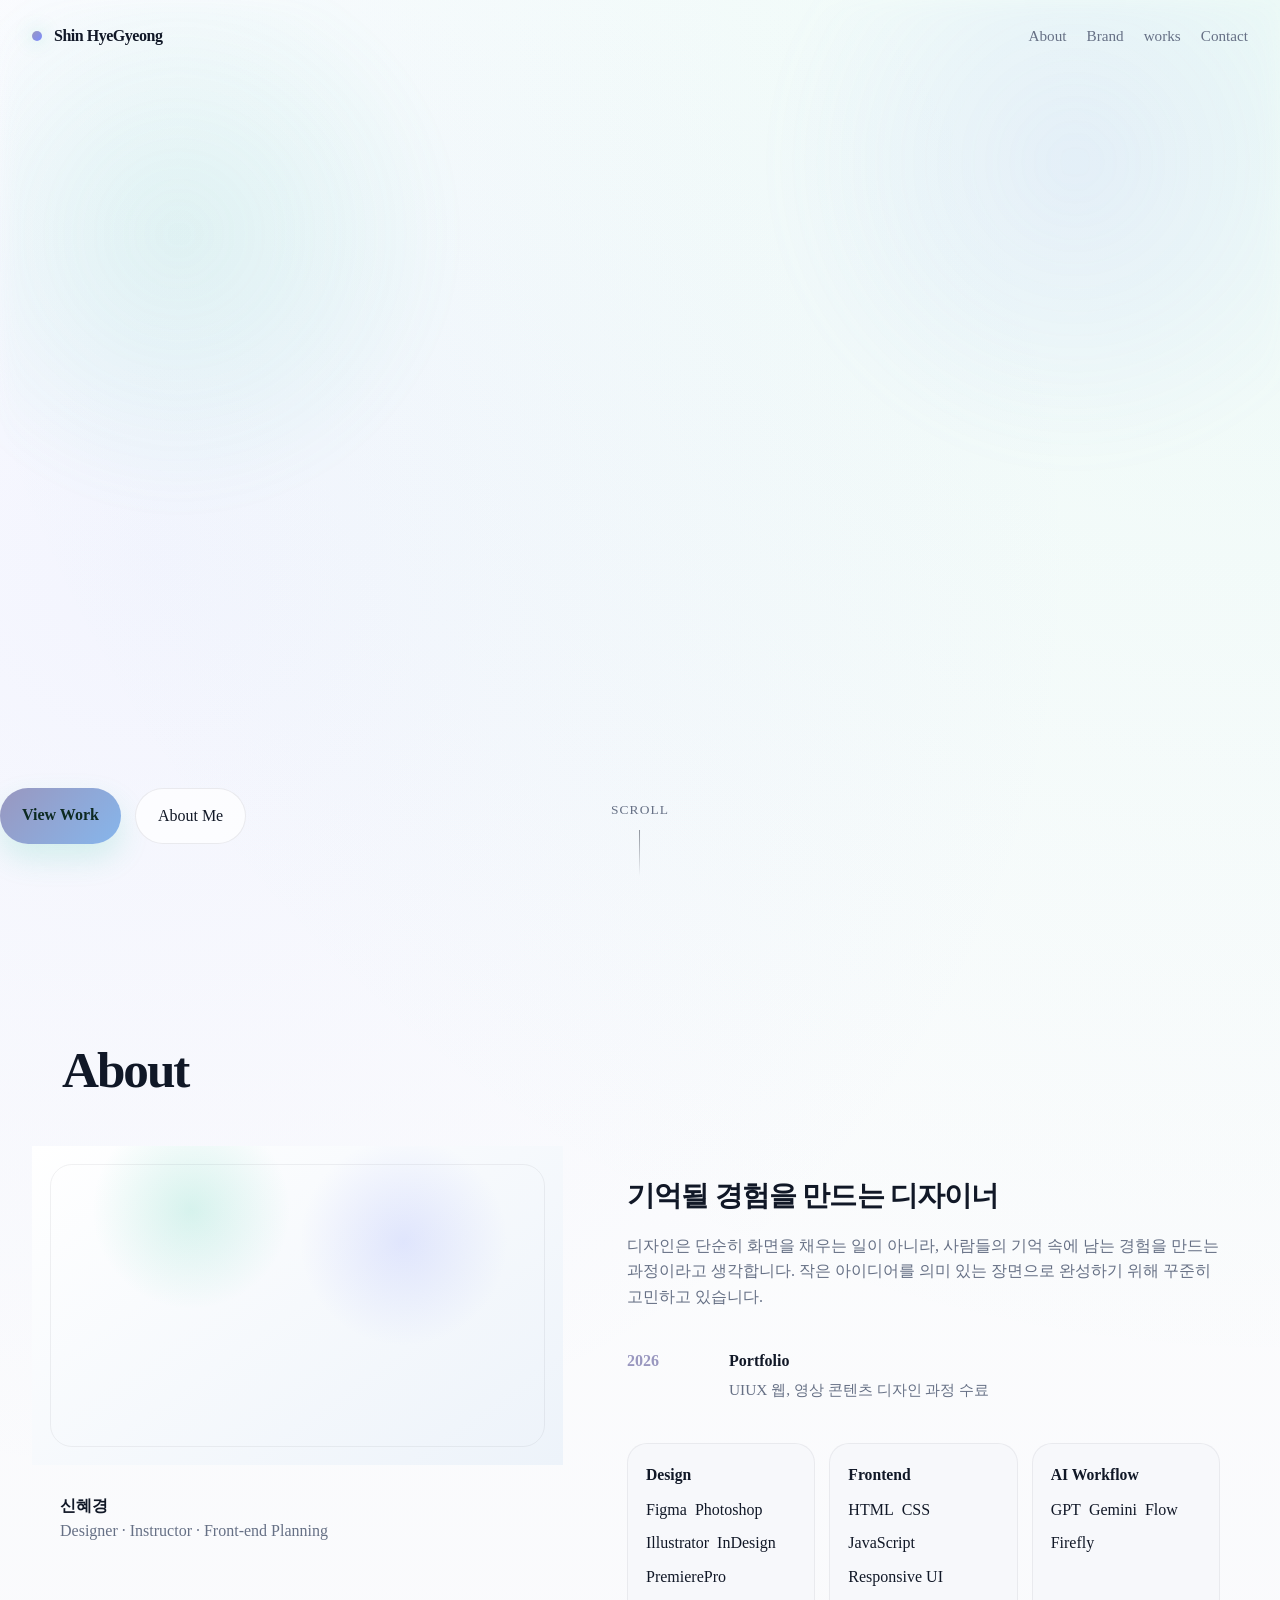
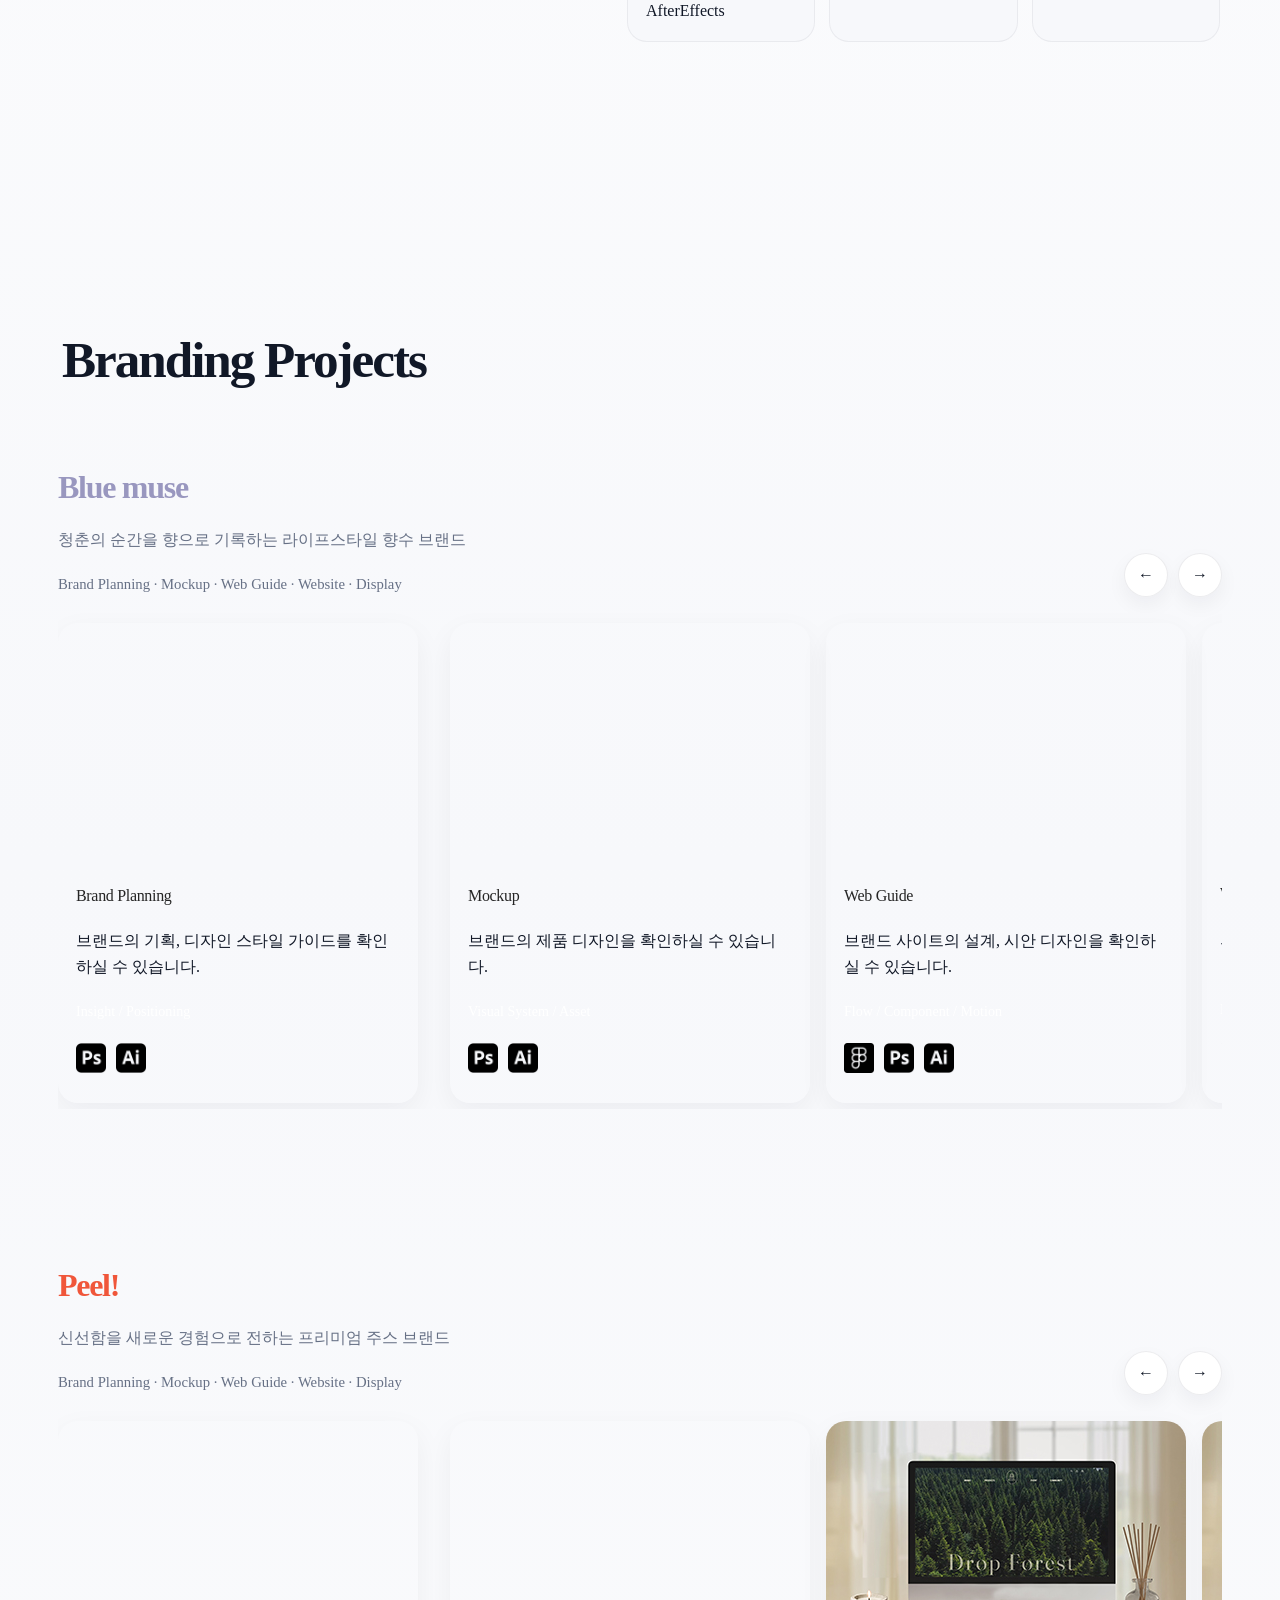
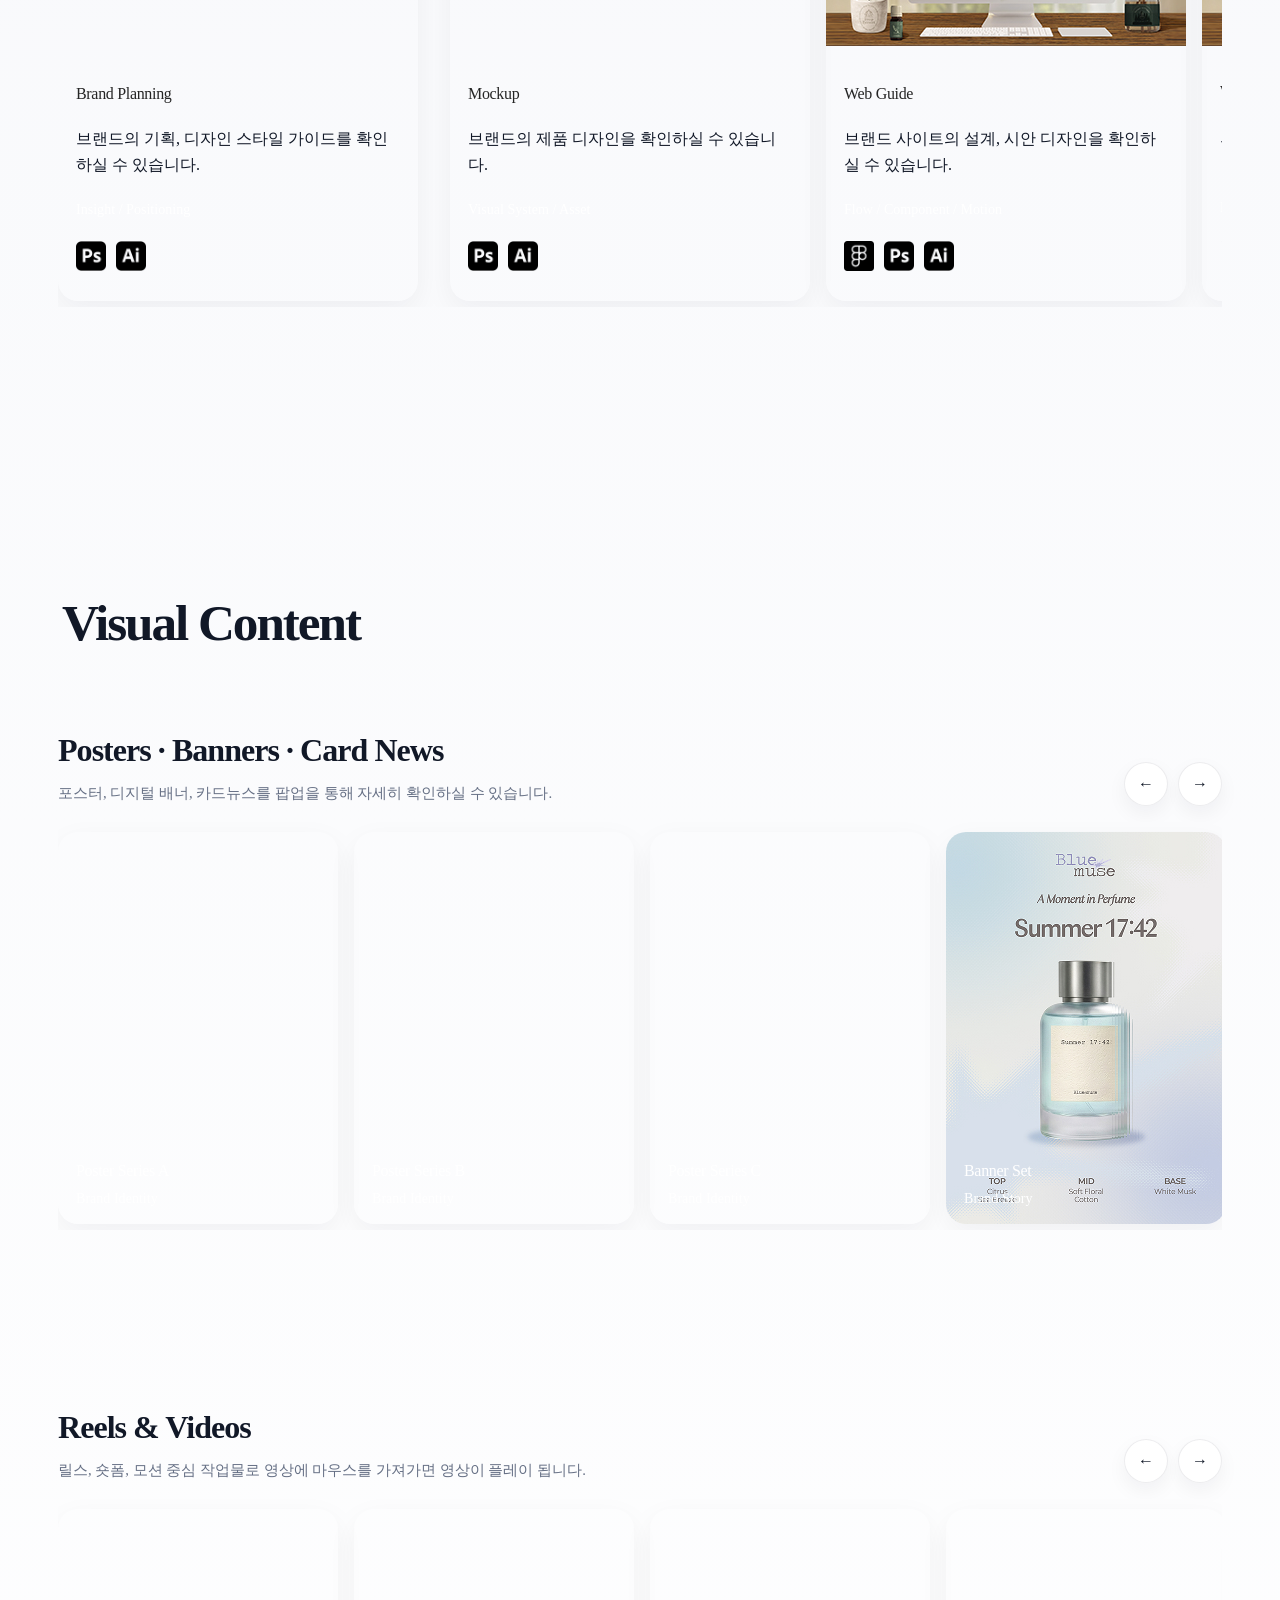
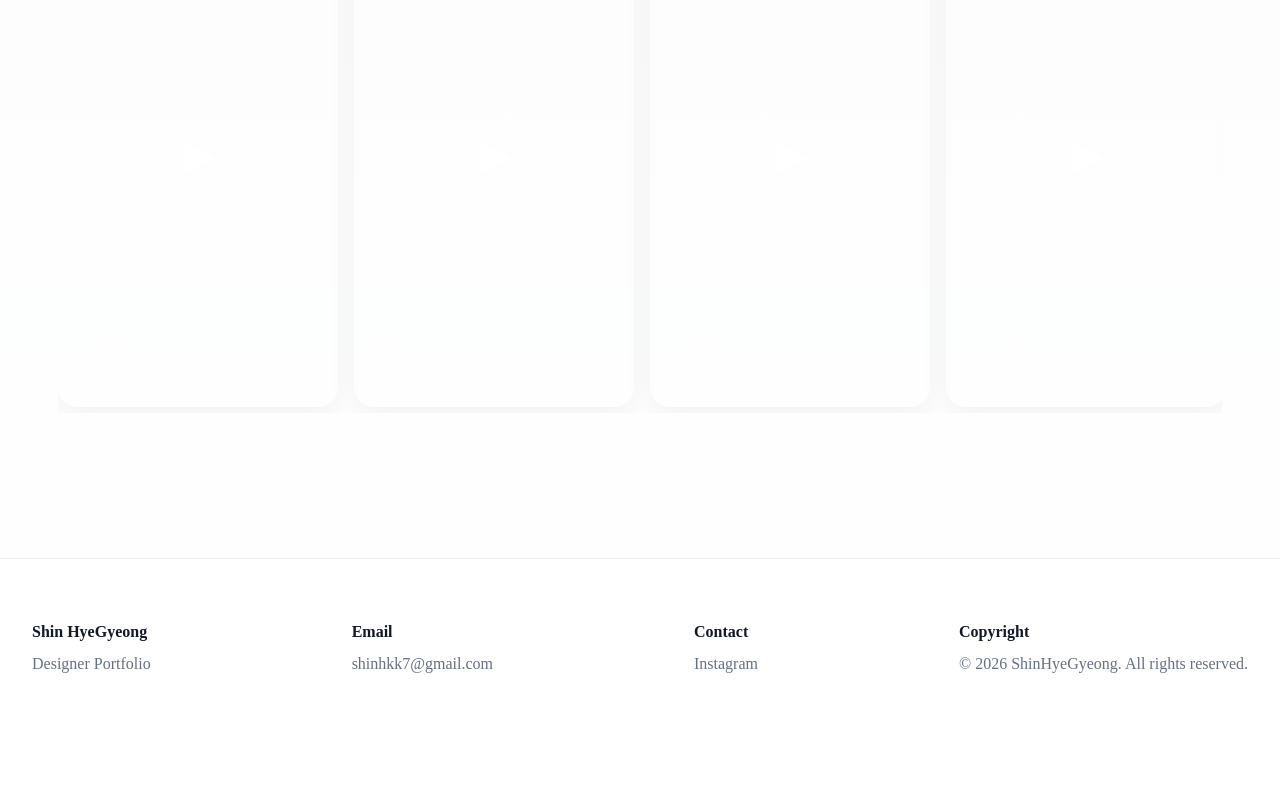
==== commit 3bbd8d08: "푸터 수정" ====
--- a/index.html
+++ b/index.html
@@ -174,7 +174,7 @@
               </div>
                <div class="brand-track slider-track" id="brandTrack01">
                 <article class="thumb-card brand-thumb">
-                  <a href="https://shinhyegyeong7.github.io/Bluemuse/" target="_blank">
+                  <a href="./bluemuse/brand_plan.html" target="_blank">
                     <video class="thumb-video" muted loop playsinline preload="metadata">
                       <source src="assets/video/logo1.mp4" type="video/mp4" />
                     </video>
@@ -195,7 +195,7 @@
                 </a>
                 <article class="thumb-card brand-thumb">
                   <!-- <video class="thumb-video" autoplay muted loop playsinline><source src="assets/brand-02-mockup.mp4" type="video/mp4" /></video> -->
-                  <a href="https://shinhyegyeong7.github.io/Bluemuse/" target="_blank">
+                  <a href="./bluemuse/mockup.html" target="_blank">
                     <video class="thumb-video" muted loop playsinline preload="metadata">
                       <source src="assets/video/mockup1.mp4" type="video/mp4" />
                     </video>
@@ -213,7 +213,7 @@
                 </article>
 
                 <article class="thumb-card brand-thumb">
-                  <a href="https://shinhyegyeong7.github.io/Bluemuse/" target="_blank">
+                  <a href="./bluemuse/web.html" target="_blank">
                     <video class="thumb-video" muted loop playsinline preload="metadata">
                       <source src="assets/video/web_guide.mp4" type="video/mp4" />
                     </video>
@@ -670,7 +670,7 @@
       <div><strong>Shin HyeGyeong</strong><span>Designer Portfolio</span></div>
       <div><strong>Email</strong><a href="mailto:shinhkk7@gmail.com">shinhkk7@gmail.com</a></div>
       <div><strong>Contact</strong><span>Instagram</span></div>
-      <div><strong>Copyright</strong><span>© 2026 Your Name. All rights reserved.</span></div>
+      <div><strong>Copyright</strong><span>© 2026 ShinHyeGyeong. All rights reserved.</span></div>
     </div>
   </footer>
 
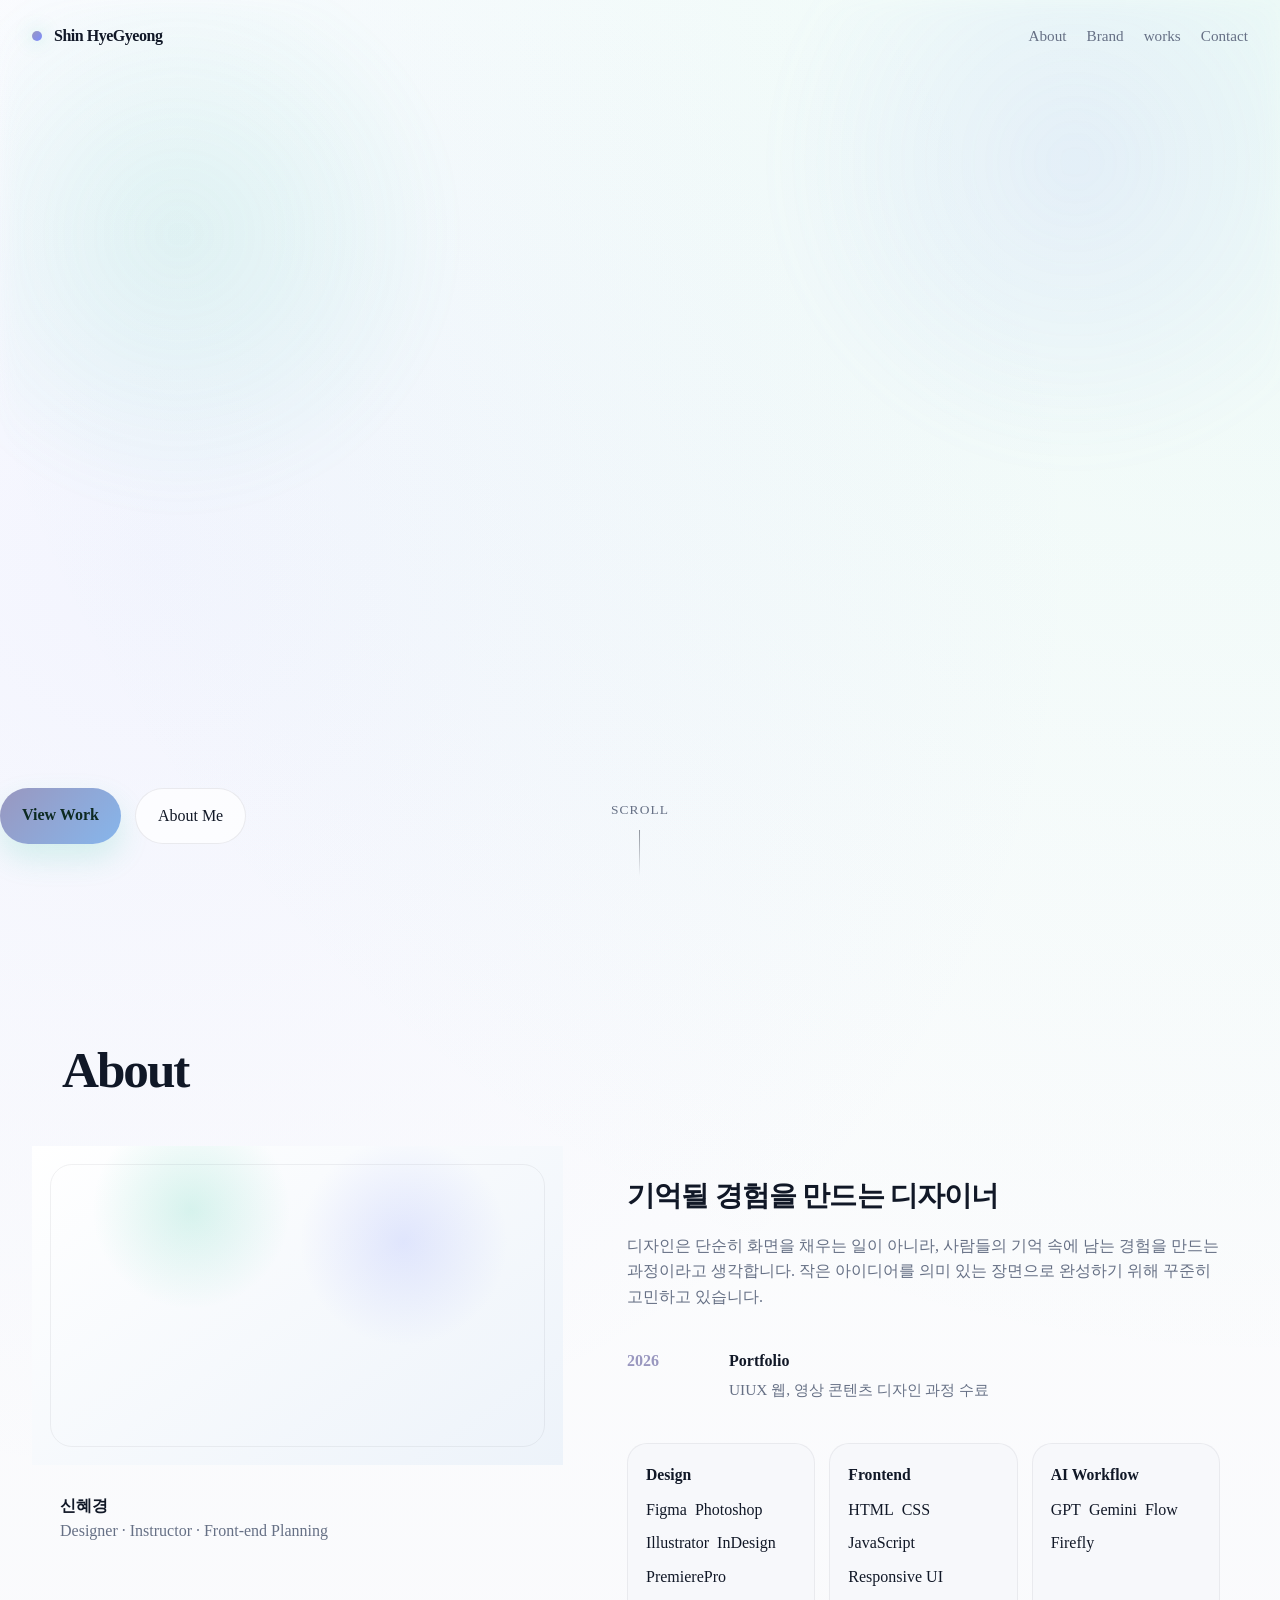
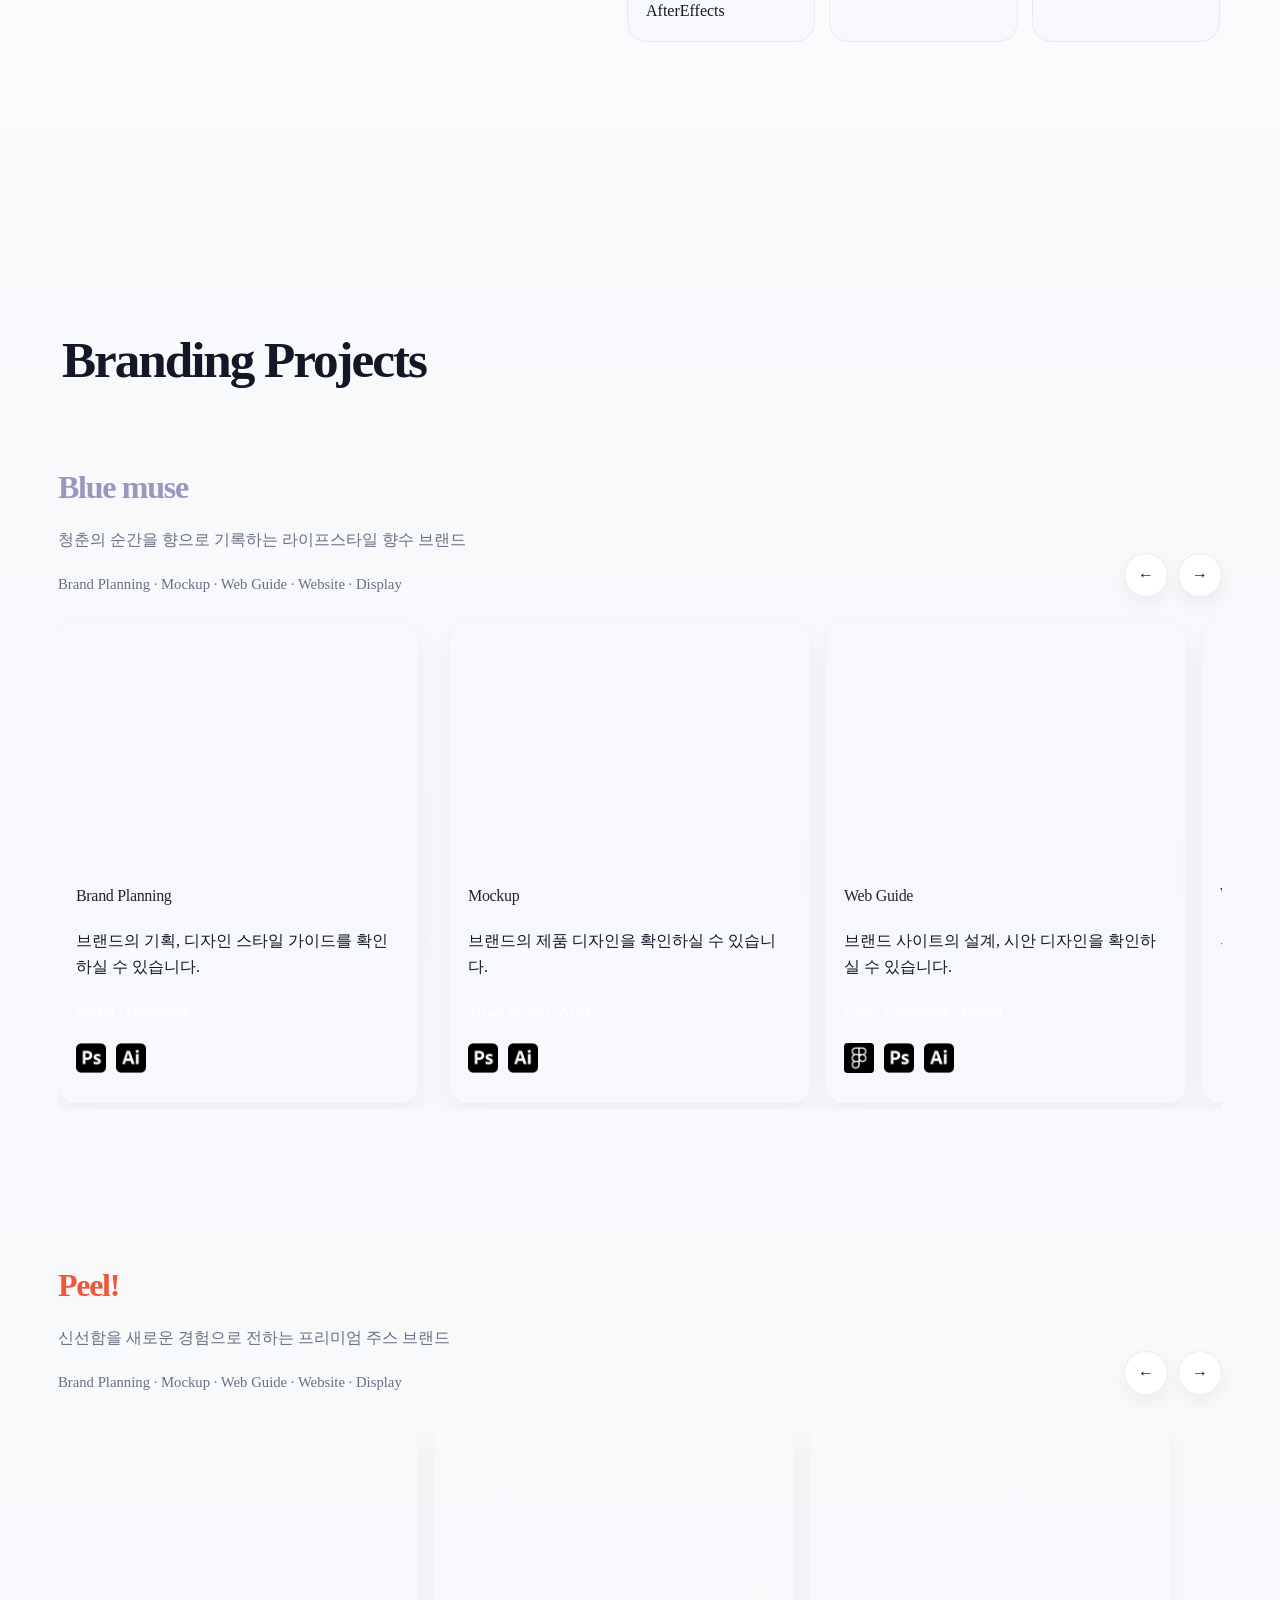
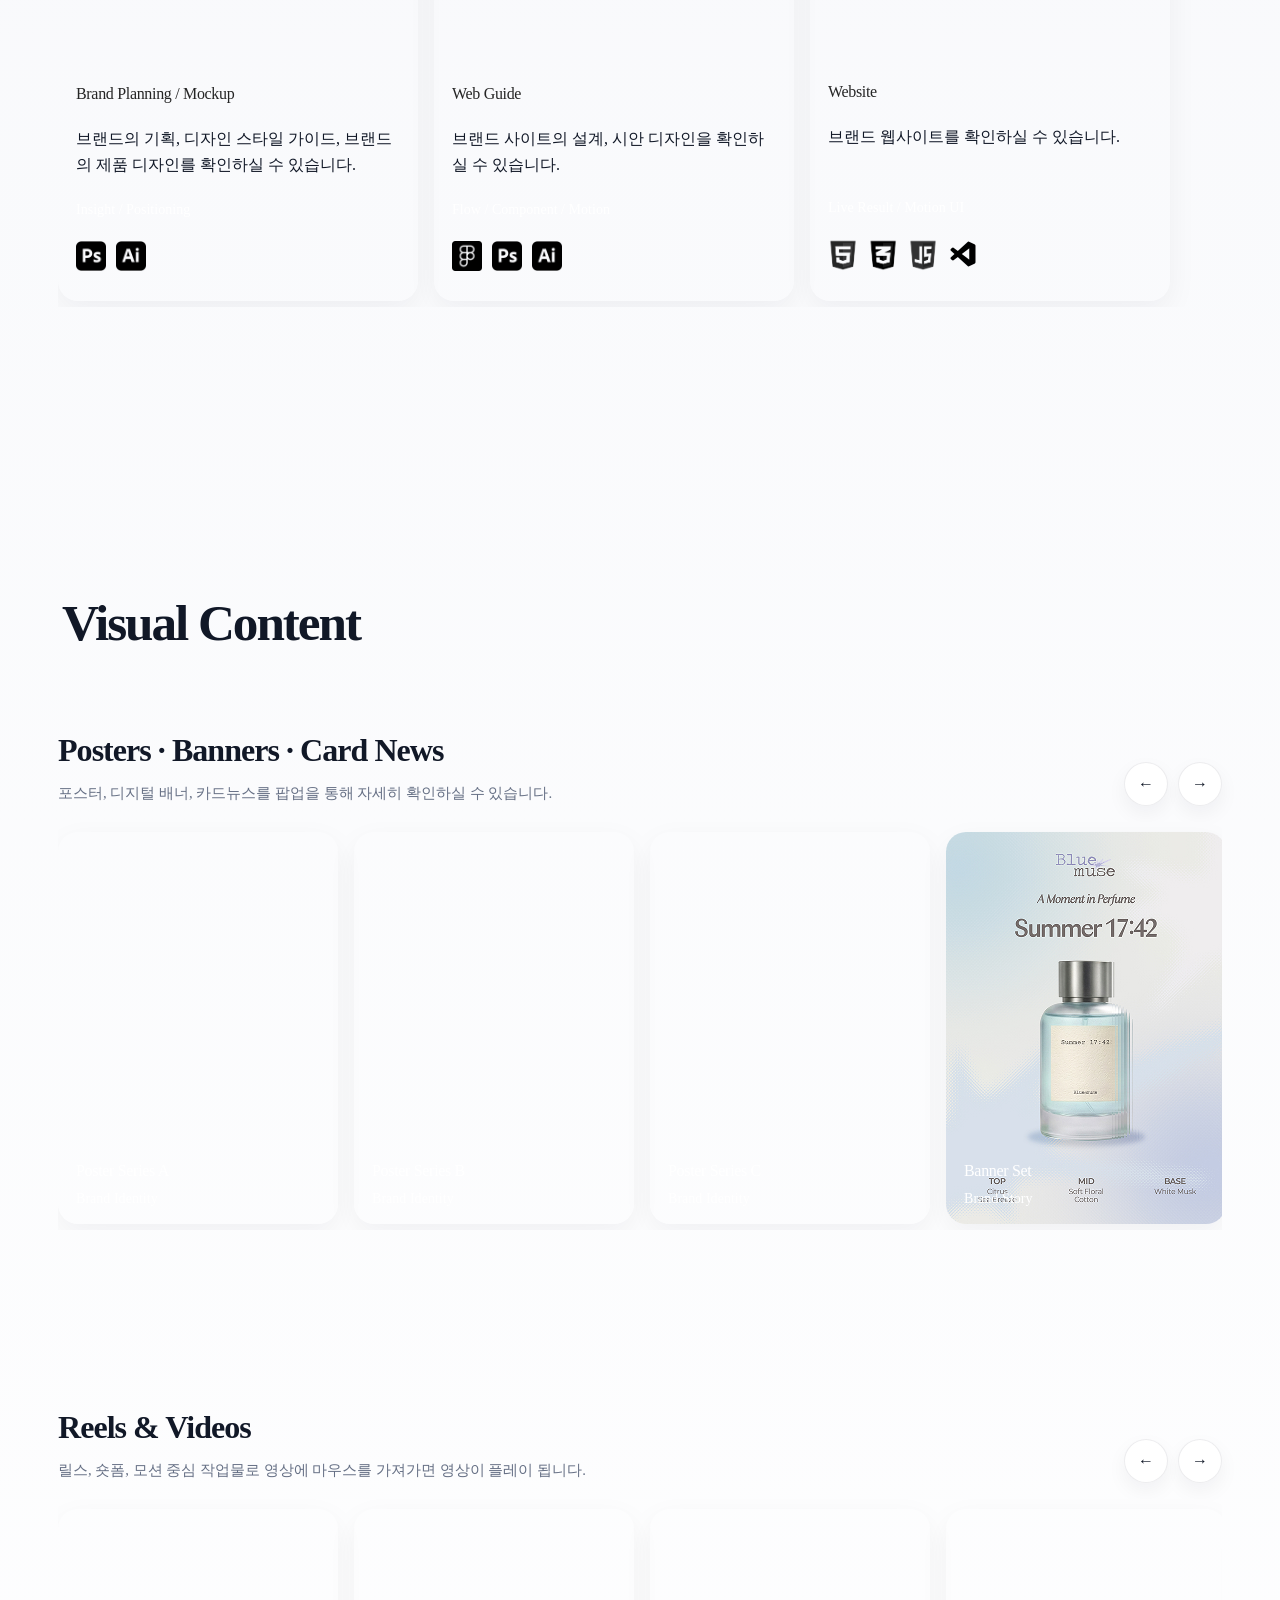
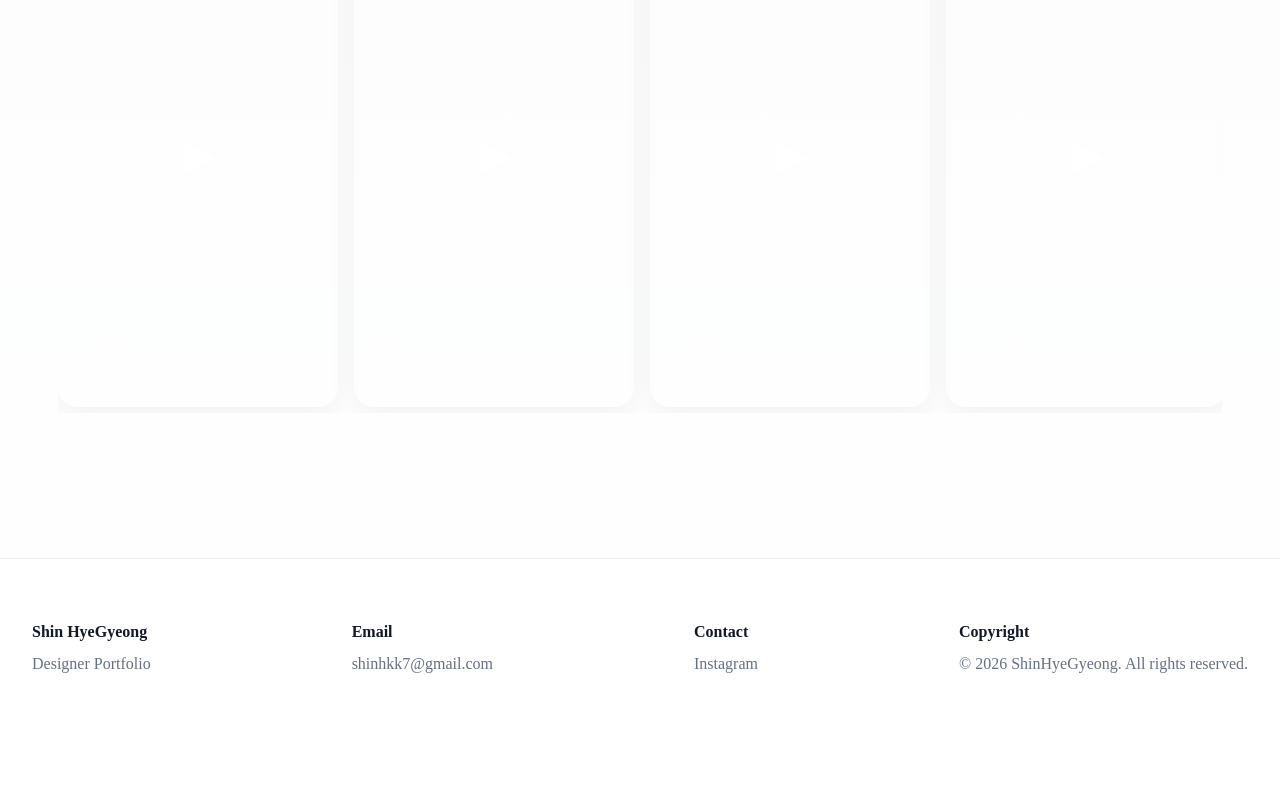
==== commit 2b238f44: "Peel! 추가" ====
--- a/index.html
+++ b/index.html
@@ -288,28 +288,11 @@
 
                     <!-- <a href="#" target="_blank">
                     <img src="assets/img/brand_thumbnail_sample.jpg" alt="brand">
-                  </a> -->
+                    </a> -->
                     <div class="thumb-overlay">
-                      <strong>Brand Planning</strong>
-                      <p class="thumb-explanation">브랜드의 기획, 디자인 스타일 가이드를 확인하실 수 있습니다.</p>
+                      <strong>Brand Planning / Mockup</strong>
+                      <p class="thumb-explanation">브랜드의 기획, 디자인 스타일 가이드, 브랜드의 제품 디자인를 확인하실 수 있습니다.</p>
                       <span>Insight / Positioning</span>
-                      <p class="skills-icon">
-                        <img src="assets/img/photoshop.png" alt="icon">
-                        <img src="assets/img/illustrator.png" alt="icon">
-                      </p>
-                    </div>
-                </article>
-                </a>
-                <article class="thumb-card brand-thumb">
-                  <!-- <video class="thumb-video" autoplay muted loop playsinline><source src="assets/brand-02-mockup.mp4" type="video/mp4" /></video> -->
-                  <a href="#" target="_blank">
-                    <video class="thumb-video" muted loop playsinline preload="metadata">
-                      <source src="assets/video/mockup2.mp4" type="video/mp4" />
-                    </video>
-                    <div class="thumb-overlay">
-                      <strong>Mockup</strong>
-                      <p class="thumb-explanation">브랜드의 제품 디자인을 확인하실 수 있습니다.</p>
-                      <span>Visual System / Asset</span>
                       <p class="skills-icon">
                         <img src="assets/img/photoshop.png" alt="icon">
                         <img src="assets/img/illustrator.png" alt="icon">
@@ -320,7 +303,9 @@
 
                 <article class="thumb-card brand-thumb">
                   <a href="#" target="_blank">
-                    <img src="assets/img/brand_thumbnail_sample.jpg" alt="brand">
+                    <video class="thumb-video" muted loop playsinline preload="metadata">
+                      <source src="assets/video/web_guide2.mp4" type="video/mp4" />
+                    </video>
                     <div class="thumb-overlay">
                       <strong>Web Guide</strong>
                       <p class="thumb-explanation">브랜드 사이트의 설계, 시안 디자인을 확인하실 수 있습니다.</p>
@@ -336,8 +321,10 @@
 
                 <article class="thumb-card brand-thumb">
                   <!-- <video class="thumb-video" autoplay muted loop playsinline><source src="assets/brand-02-site.mp4" type="video/mp4" /></video> -->
-                  <a href="#" target="_blank">
-                    <img src="assets/img/brand_thumbnail_sample.jpg" alt="brand">
+                  <a href="https://shinhyegyeong7.github.io/Peel/" target="_blank">
+                    <video class="thumb-video" muted loop playsinline preload="metadata">
+                      <source src="assets/video/wed_design2.mp4" type="video/mp4" />
+                    </video>
                     <div class="thumb-overlay">
                       <strong>Website</strong>
                       <p class="thumb-explanation">브랜드 웹사이트를 확인하실 수 있습니다.</p>
--- a/assets/css/style.css
+++ b/assets/css/style.css
@@ -775,7 +775,7 @@
   /* cursor: grab; */
   user-select: none;
   -webkit-user-select: none;
-  touch-action: pan-y;
+  touch-action: pan-x pan-y;
 }
 
 .brand-track.dragging,
@@ -1005,6 +1005,12 @@
   transform: translate(-50%, -50%) scale(0.9);
 }
 
+@media (hover: none) {
+  .thumb-play-button {
+    display: none;
+  }
+}
+
 .thumb-overlay {
   position: absolute;
   left: 0;
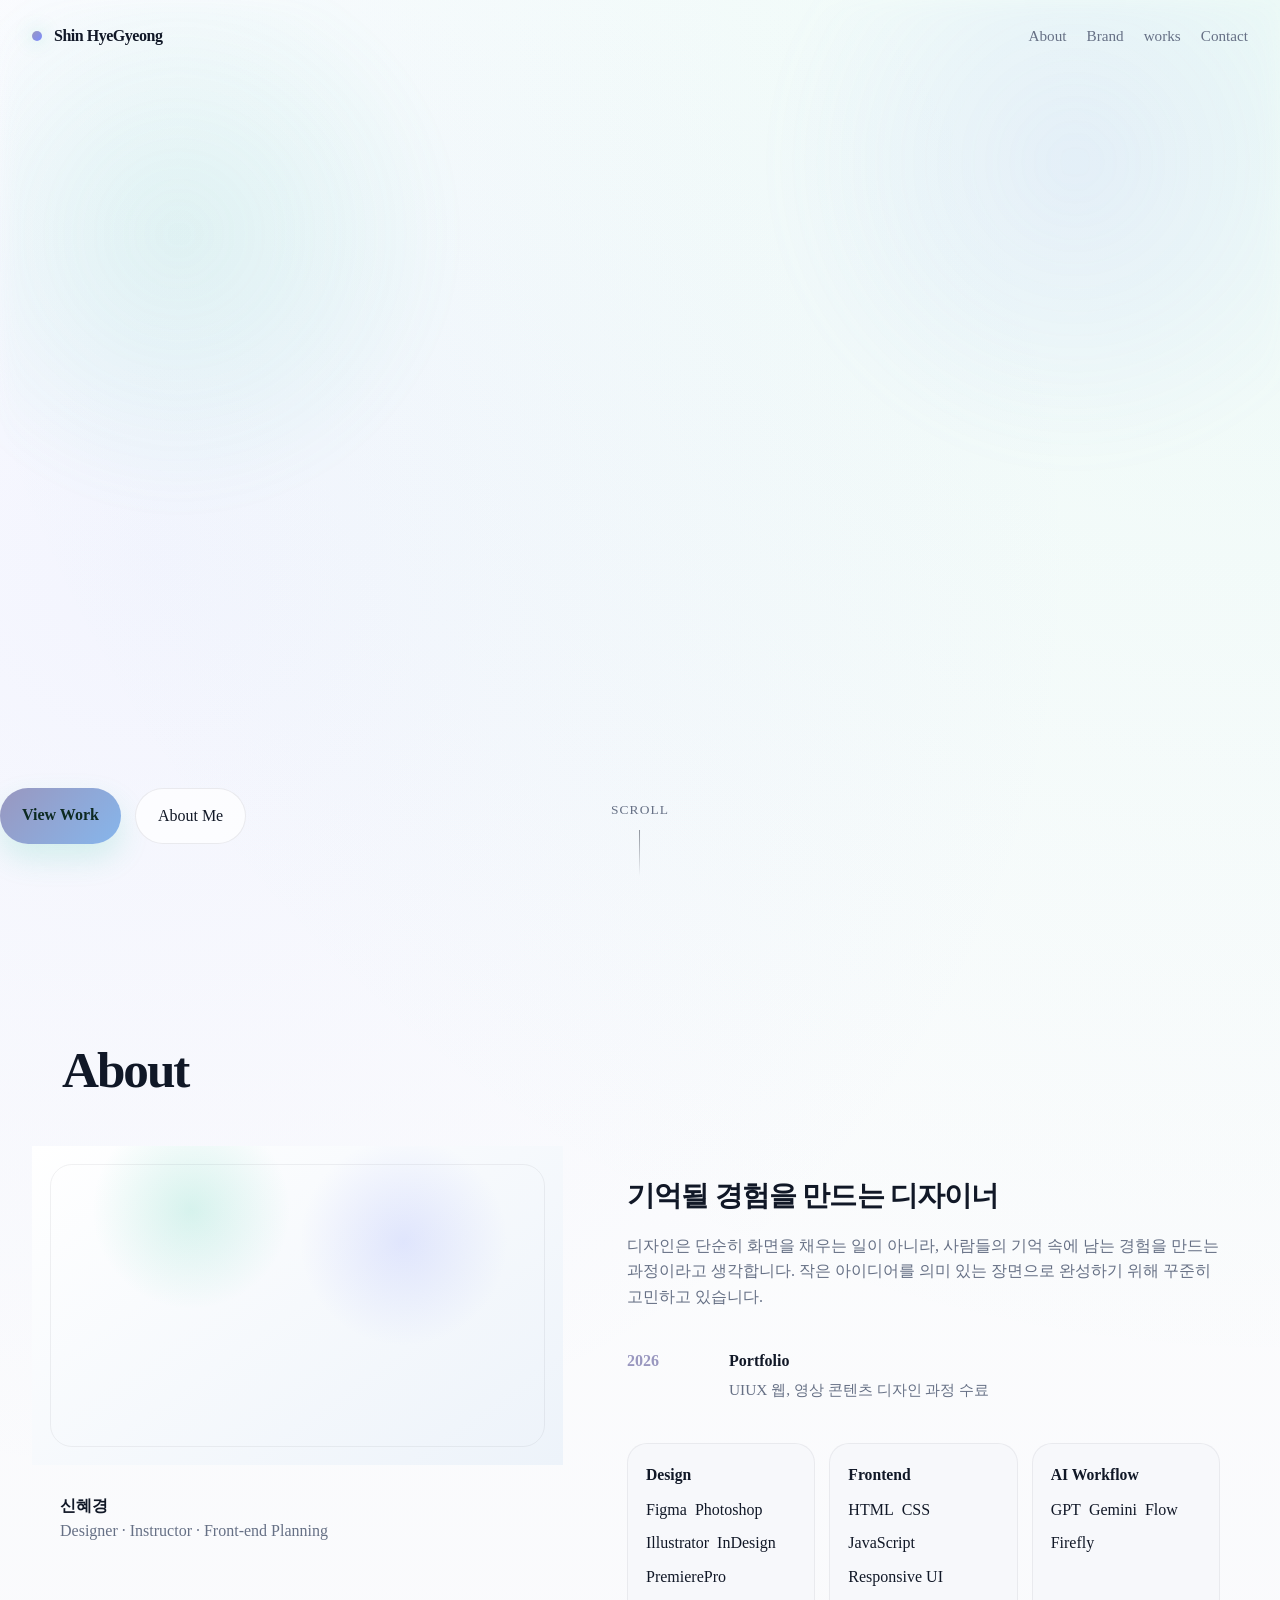
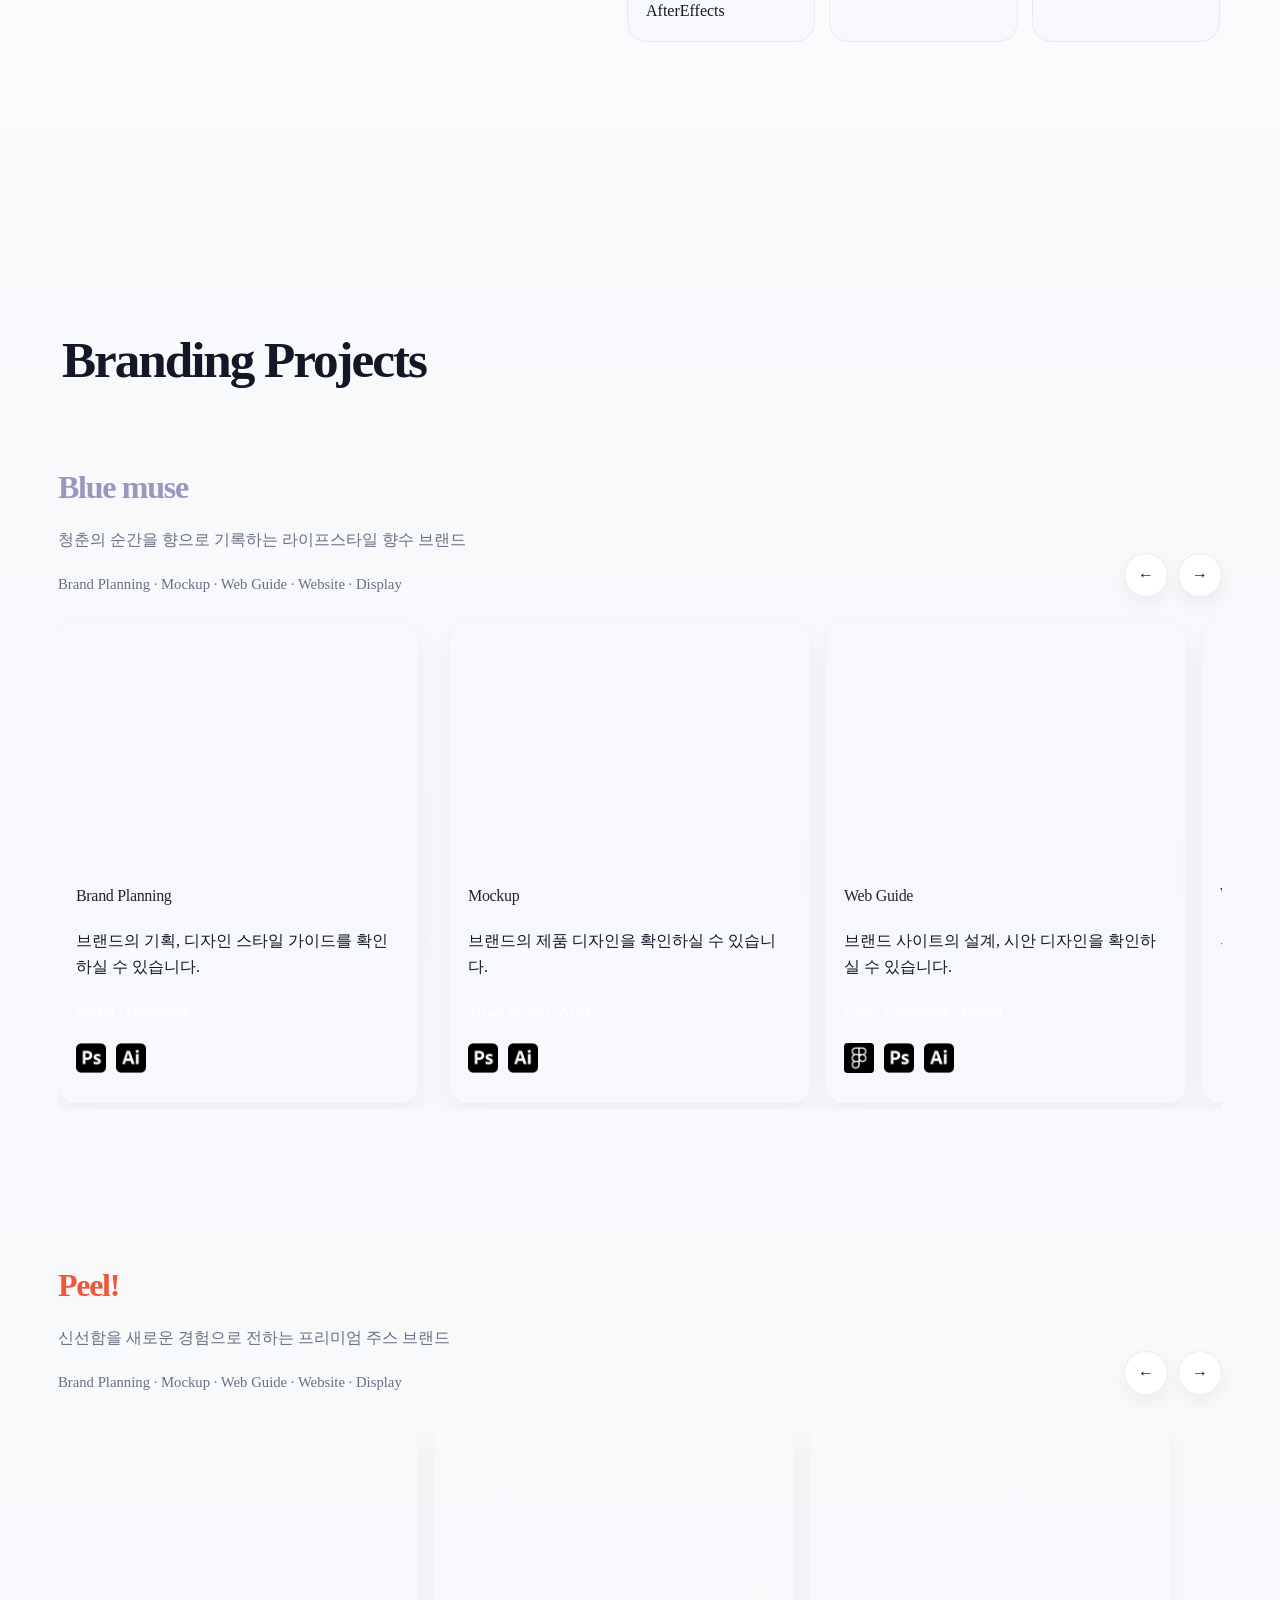
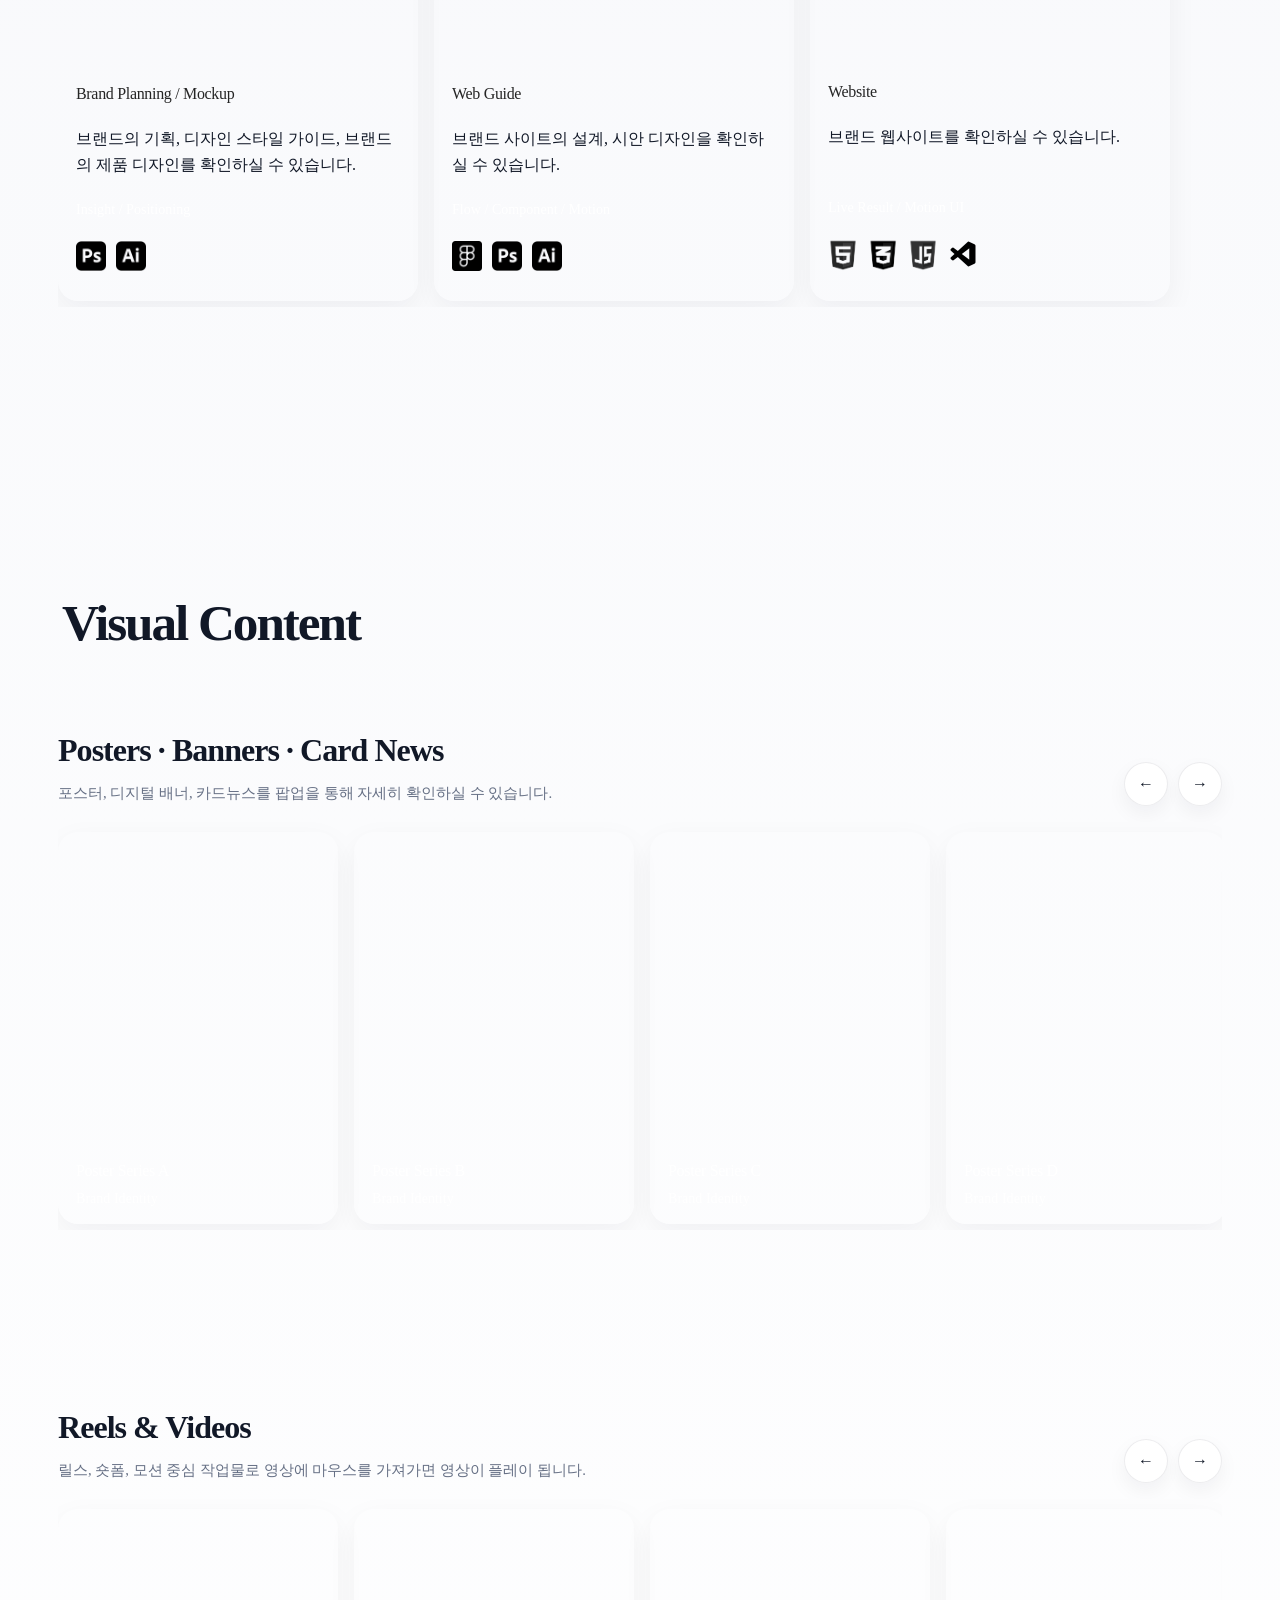
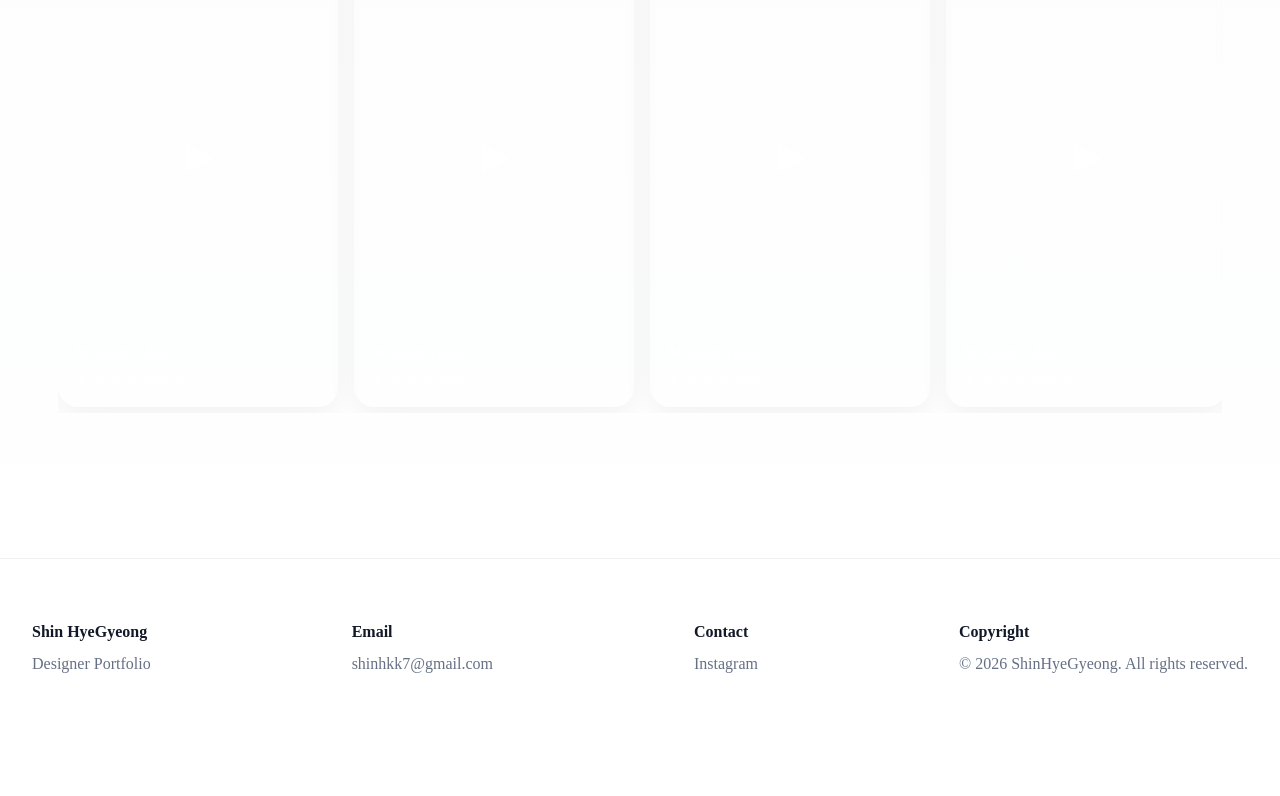
==== commit 2acaa4ae: "메타태그, 영상 및 작업설명 추가" ====
--- a/index.html
+++ b/index.html
@@ -8,6 +8,12 @@
   <link rel="shortcut icon" href="assets/img/favicon.svg" type="image/x-icon">
   <link rel="stylesheet" href="assets/css/style.css">
 
+  <!--meta-->
+    <meta property="og:title" content="Portfolio">
+    <meta property="og:description" content="포트폴리오">
+    <meta property="og:image" content="https://shinhyegyeong7.github.io/portfolio/assets/img/meta.png">
+    <meta property="og:url" content="https://shinhyegyeong7.github.io/portfolio/">
+    <meta property="og:type" content="website">
 
 </head>
 
@@ -281,7 +287,7 @@
               </div>
               <div class="brand-track slider-track" id="brandTrack02">
                 <article class="thumb-card brand-thumb">
-                  <a href="#" target="_blank">
+                  <a href="./peel/brand_plan.html" target="_blank">
                     <video class="thumb-video" muted loop playsinline preload="metadata">
                       <source src="assets/video/logo2.mp4" type="video/mp4" />
                     </video>
@@ -302,7 +308,7 @@
                 </article>
 
                 <article class="thumb-card brand-thumb">
-                  <a href="#" target="_blank">
+                  <a href="./peel/web.html" target="_blank">
                     <video class="thumb-video" muted loop playsinline preload="metadata">
                       <source src="assets/video/web_guide2.mp4" type="video/mp4" />
                     </video>
@@ -378,15 +384,15 @@
                 data-modal-title="Poster Series A"
                 data-modal-description="Blue muse의 감성과 향의 이미지를 담아 브랜드 아이덴티티를 전달하는 프로모션 포스터입니다." data-modal-role="Poster Design"
                 data-modal-tools="Photoshop, Illustrator"
-                data-modal-summary="전시/행사 성격의 키비주얼 포스터 시리즈입니다. 메인 타이포와 무드 중심 그래픽으로 메시지를 압축해 전달합니다."
+                data-modal-summary="브랜드의 감성과 향의 이미지를 시각화한 프로모션 포스터입니다. 메인 타이포와 제품 이미지를 중심으로 브랜드의 무드를 전달합니다."
                 data-modal-meta1-label="Format" data-modal-meta1-value="A2 Poster / Digital Adaptation"
-                data-modal-meta2-label="Client" data-modal-meta2-value="Brand Campaign" data-modal-meta3-label="Year"
+                data-modal-meta2-label="Client" data-modal-meta2-value="Brand Promotion" data-modal-meta3-label="Year"
                 data-modal-meta3-value="2026" data-modal-meta4-label="Concept"
                 data-modal-meta4-value="Bold Type / Minimal Mood" data-modal-tags="Poster, Branding"
                 data-modal-note-title="Editable Note"
-                data-modal-note="이 영역은 포스터 전용 메모 박스입니다. 전시 개요, 인쇄 사양, 제작 포인트 등으로 자유롭게 수정하면 됩니다."
+                data-modal-note="제품 이미지와 메인 타이포그래피의 대비를 통해 Blue Muse의 감성과 ‘기억되는 향’이라는 브랜드 메시지를 시각적으로 표현했습니다."
                 data-modal-video="Poster motion teaser area" data-modal-link="https://example.com"
-                data-modal-media="assets/img/poster1.jpg" data-modal-ratio="3 / 4">
+                data-modal-media="assets/img/poster1.jpg" data-modal-ratio="5 / 7">
                 <video class="thumb-video" muted loop playsinline preload="metadata">
                   <source src="assets/video/poster1.mp4" type="video/mp4" />
                 </video>
@@ -397,7 +403,7 @@
                 data-modal-label="Poster"
                 data-modal-title="Poster Series B" data-modal-description="Blue muse의 감성과 향의 이미지를 담아 브랜드 아이덴티티를 전달하는 프로모션 포스터입니다."
                 data-modal-role="Poster Design" data-modal-tools="Photoshop, Illustrator"
-                data-modal-summary="브랜드 무드를 중심으로 전개한 포스터 시리즈입니다." data-modal-meta1-label="Format"
+                data-modal-summary="브랜드의 감성과 향의 이미지를 시각화한 프로모션 포스터입니다. 메인 타이포와 제품 이미지를 중심으로 브랜드의 무드를 전달합니다." data-modal-meta1-label="Format"
                 data-modal-meta1-value="B1 / SNS Poster" data-modal-meta2-label="Client"
                 data-modal-meta2-value="Brand Promotion" data-modal-meta3-label="Year" data-modal-meta3-value="2026"
                 data-modal-meta4-label="Concept" data-modal-meta4-value="Graphic Mood"
@@ -412,7 +418,7 @@
 
               <article class="ad-thumb thumb-card modal-card" data-modal-type="poster" data-modal-label="Poster" data-modal-title="Poster Series C"
                 data-modal-description="Blue muse의 감성과 향의 이미지를 담아 브랜드 아이덴티티를 전달하는 프로모션 포스터입니다." data-modal-role="Poster Design"
-                data-modal-tools="Photoshop, Illustrator" data-modal-summary="퍼포먼스 배너와 SNS용 변형 소재를 함께 설계한 배너 세트입니다."
+                data-modal-tools="Photoshop, Illustrator" data-modal-summary="브랜드의 감성과 향의 이미지를 시각화한 프로모션 포스터입니다. 메인 타이포와 제품 이미지를 중심으로 브랜드의 무드를 전달합니다."
                 data-modal-meta1-label="Platform" data-modal-meta1-value="Meta / Web / App"
                 data-modal-meta2-label="Campaign" data-modal-meta2-value="Seasonal Promotion"
                 data-modal-meta3-label="Size" data-modal-meta3-value="1080x1080 / 1200x628"
@@ -425,21 +431,38 @@
                 </video>
                 <div class="thumb-overlay"><strong>Poster Series C</strong><span>Brand Identity</span></div>
               </article>
+              
+              <article class="poster-thumb thumb-card modal-card" data-modal-type="poster"
+                data-modal-label="Poster"
+                data-modal-title="Poster Series D" data-modal-description="Peel!의 맛과 색의 이미지를 담아 브랜드 아이덴티티를 전달하는 프로모션 포스터입니다."
+                data-modal-role="Poster Design" data-modal-tools="Photoshop, Illustrator"
+                data-modal-summary="Peel!의 과일과 색감을 활용해 브랜드의 경쾌한 이미지를 전달하는 프로모션 포스터입니다." data-modal-meta1-label="Format"
+                data-modal-meta1-value="B1 / SNS Poster" data-modal-meta2-label="Client"
+                data-modal-meta2-value="Brand Promotion" data-modal-meta3-label="Year" data-modal-meta3-value="2026"
+                data-modal-meta4-label="Concept" data-modal-meta4-value="Graphic Mood"
+                data-modal-tags="Poster, Branding" data-modal-note-title="Editable Note"
+                data-modal-note="브랜드 컬러와 과일 이미지를 활용해 Peel!의 상큼하고 유쾌한 이미지를 시각화했습니다. 타이포그래피를 강조해 메시지의 전달력을 높였습니다." data-modal-video="Poster preview"
+                data-modal-link="https://example.com" data-modal-media="assets/img/poster4.jpg" data-modal-ratio="5 / 7">
+                <video class="thumb-video" muted loop playsinline preload="metadata">
+                  <source src="assets/video/poster4.mp4" type="video/mp4" />
+                </video>
+                <div class="thumb-overlay"><strong>Poster Series D</strong><span>Brand Identity</span></div>
+              </article>
 
               <article class="cardnews-thumb thumb-card modal-card" data-modal-type="cardnews"
                 data-modal-label="Banner"
                 data-modal-title="Banner Set"
                 data-modal-description="브랜드 제품을 배너 형식으로 구성한 시리즈입니다."
                 data-modal-role="Banner Design" data-modal-tools="Photoshop, Illustrator"
-                data-modal-summary="인스타그램 캐러셀 형식의 카드뉴스입니다. 첫 장에서 주제를 제시하고 뒤로 갈수록 정보 흐름이 이어지도록 구성했습니다."
+                data-modal-summary="Blue muse의 향과 제품 이미지를 활용해 브랜드 무드를 전달하는 배너 시리즈입니다."
                 data-modal-meta1-label="Topic" data-modal-meta1-value="Brand Story" data-modal-meta2-label="Pages"
                 data-modal-meta2-value="3 Pages" data-modal-meta3-label="Flow"
                 data-modal-meta3-value="Cover → Info → CTA" data-modal-meta4-label="Style"
                 data-modal-meta4-value="Editorial Carousel" data-modal-tags="Banner, Branding"
                 data-modal-note-title="Editable Note"
-                data-modal-note="카드뉴스는 페이지 흐름, 표지 방향, 정보 구성 방식 등을 이 박스에서 자유롭게 수정할 수 있습니다."
+                data-modal-note="제품별 컬러와 향의 이미지를 다르게 구성하고, 일관된 레이아웃으로 통일감 있는 배너 시리즈를 제작했습니다."
                 data-modal-video="Card news preview" data-modal-link="https://example.com"
-                data-modal-images="assets/img/banner1-1.jpg|assets/img/banner1-2.jpg|assets/img/banner1-3.jpg" data-modal-ratio="4 / 5">
+                data-modal-images="assets/img/banner1-1.jpg|assets/img/banner1-2.jpg|assets/img/banner1-3.jpg" data-modal-ratio="5 / 7">
                 <div class="thumb-image">
                   <img src="assets/img/banner1.jpg" alt="card news">
                 </div>
@@ -452,21 +475,22 @@
                 data-modal-title="Event Set"
                 data-modal-description="브랜드 이벤트를 배너 형식으로 구성한 시리즈입니다."
                 data-modal-role="Event Design" data-modal-tools="Photoshop, Illustrator"
-                data-modal-summary="인스타그램 캐러셀 형식의 카드뉴스입니다. 첫 장에서 주제를 제시하고 뒤로 갈수록 정보 흐름이 이어지도록 구성했습니다."
+                data-modal-summary="Blue muse의 브랜드 메시지를 다양한 장면과 타이포그래피로 전달하는 이벤트 배너 시리즈입니다."
                 data-modal-meta1-label="Topic" data-modal-meta1-value="Brand Story" data-modal-meta2-label="Pages"
                 data-modal-meta2-value="3 Pages" data-modal-meta3-label="Flow"
                 data-modal-meta3-value="Cover → Info → CTA" data-modal-meta4-label="Style"
                 data-modal-meta4-value="Editorial Carousel" data-modal-tags="Event, Branding"
                 data-modal-note-title="Editable Note"
-                data-modal-note="카드뉴스는 페이지 흐름, 표지 방향, 정보 구성 방식 등을 이 박스에서 자유롭게 수정할 수 있습니다."
+                data-modal-note="청춘과 기억을 주제로 다양한 이미지와 카피를 구성하고, 일관된 타이포그래피와 레이아웃으로 이벤트 시리즈를 완성했습니다."
                 data-modal-video="Card news preview" data-modal-link="https://example.com"
-                data-modal-images="assets/img/event1-1.jpg|assets/img/event1-2.jpg|assets/img/event1-3.jpg" data-modal-ratio="4 / 5">
+                data-modal-images="assets/img/event1-1.jpg|assets/img/event1-2.jpg|assets/img/event1-3.jpg" data-modal-ratio="5 / 7">
                 <div class="thumb-image">
                   <img src="assets/img/event1.jpg" alt="card news">
                 </div>
                 <div class="thumb-overlay"><strong>Event Set</strong><span>Event Banner</span>
                 </div>
               </article>
+
 
 
 
@@ -560,73 +584,73 @@
               </article>
 
               <article class="reels-thumb thumb-card modal-card" data-modal-type="reels"
-                data-modal-title="Reel Project D"
-                data-modal-description="광고성 메시지를 중심으로 한 모션 릴스입니다."
-                data-modal-role="Ad Motion"
-                data-modal-tools="Premiere Pro"
+                data-modal-title="Mockup Video D"
+                data-modal-description="AI로 제작한 목업 영상을 기반으로, 브랜드의 분위기와 제품의 질감을 자연스럽게 전달하는 시네마틱 모션을 구성했습니다."
+                data-modal-role="AI Image Generation / Motion Design"
+                data-modal-tools="Flow"
                 data-modal-meta1-label="Format" data-modal-meta1-value="9:16 Vertical"
-                data-modal-meta2-label="Duration" data-modal-meta2-value="20 sec"
-                data-modal-tags="Ad Motion, Short-form"
+                data-modal-meta2-label="Duration" data-modal-meta2-value="8 sec"
+                data-modal-tags="AI Motion, Brand Film, Product Mockup"
                 data-modal-note-title="Editable Note"
-                data-modal-note="광고 릴스 D 설명을 수정하세요."
-                data-modal-link="https://example.com"
-                data-modal-media="assets/video/Reels_sample_01.mp4">
-                <video class="thumb-video" muted loop playsinline preload="metadata">
-                  <source src="assets/video/Reels_sample_01.mp4" type="video/mp4" />
+                data-modal-note="AI로 제작한 제품 목업에 자연스러운 카메라 무브먼트와 섬세한 모션을 적용해 브랜드의 분위기와 제품의 디테일이 효과적으로 전달되도록 구성했습니다."
+                data-modal-link="https://shinhyegyeong7.github.io/Peel/"
+                data-modal-media="assets/video/mockup6.mp4" data-modal-ratio="9 / 16">
+                <video class="thumb-video" muted loop playsinline preload="metadata">
+                  <source src="assets/video/mockup6.mp4" type="video/mp4" />
                 </video>
                 <div class="thumb-play-button" aria-hidden="true">
                   <span class="thumb-play-icon"></span>
                 </div>
                 <div class="thumb-overlay">
-                  <strong>Reel Project D</strong>
-                  <span>Ad Motion</span>
+                  <strong>Mockup Video D</strong>
+                  <span>AI Product Motion</span>
                 </div>
               </article>
 
               <article class="reels-thumb thumb-card modal-card" data-modal-type="reels"
-                data-modal-title="Reel Project E"
-                data-modal-description="브랜드 인트로 성격의 영상 작업입니다."
-                data-modal-role="Intro Motion"
-                data-modal-tools="Premiere Pro"
+                data-modal-title="Mockup Video E"
+                data-modal-description="AI로 제작한 목업 영상을 기반으로, 브랜드의 분위기와 제품의 질감을 자연스럽게 전달하는 시네마틱 모션을 구성했습니다."
+                data-modal-role="AI Image Generation / Motion Design"
+                data-modal-tools="Flow"
                 data-modal-meta1-label="Format" data-modal-meta1-value="9:16 Vertical"
-                data-modal-meta2-label="Duration" data-modal-meta2-value="08 sec"
-                data-modal-tags="Intro, Reels"
+                data-modal-meta2-label="Duration" data-modal-meta2-value="8 sec"
+                data-modal-tags="AI Motion, Brand Film, Product Mockup"
                 data-modal-note-title="Editable Note"
-                data-modal-note="인트로 릴스 E에 대한 설명입니다."
-                data-modal-link="https://example.com"
-                data-modal-media="assets/video/Reels_sample_01.mp4">
-                <video class="thumb-video" muted loop playsinline preload="metadata">
-                  <source src="assets/video/Reels_sample_01.mp4" type="video/mp4" />
+                data-modal-note="AI로 제작한 제품 목업에 자연스러운 카메라 무브먼트와 섬세한 모션을 적용해 브랜드의 분위기와 제품의 디테일이 효과적으로 전달되도록 구성했습니다."
+                data-modal-link="https://shinhyegyeong7.github.io/Peel/"
+                data-modal-media="assets/video/mockup7.mp4" data-modal-ratio="9 / 16">
+                <video class="thumb-video" muted loop playsinline preload="metadata">
+                  <source src="assets/video/mockup7.mp4" type="video/mp4" />
                 </video>
                 <div class="thumb-play-button" aria-hidden="true">
                   <span class="thumb-play-icon"></span>
                 </div>
                 <div class="thumb-overlay">
-                  <strong>Reel Project E</strong>
-                  <span>Brand Intro</span>
+                  <strong>Mockup Video E</strong>
+                  <span>AI Product Motion</span>
                 </div>
               </article>
 
               <article class="reels-thumb thumb-card modal-card" data-modal-type="reels"
-                data-modal-title="Reel Project F"
-                data-modal-description="브랜드 인트로 영상 확장 버전입니다."
-                data-modal-role="Motion Design"
-                data-modal-tools="Premiere Pro"
+                data-modal-title="Reel Project"
+                data-modal-description="남극 여행 광고 릴스입니다."
+                data-modal-role="AI Image Generation / Motion Design"
+                data-modal-tools="Flow, Premiere Pro"
                 data-modal-meta1-label="Format" data-modal-meta1-value="9:16 Vertical"
-                data-modal-meta2-label="Duration" data-modal-meta2-value="18 sec"
-                data-modal-tags="Brand Intro, Reel"
+                data-modal-meta2-label="Duration" data-modal-meta2-value="15 sec"
+                data-modal-tags="Reel"
                 data-modal-note-title="Editable Note"
-                data-modal-note="릴스 F 전용 설명 영역입니다."
-                data-modal-link="https://example.com"
-                data-modal-media="assets/video/Reels_sample_01.mp4">
-                <video class="thumb-video" muted loop playsinline preload="metadata">
-                  <source src="assets/video/Reels_sample_01.mp4" type="video/mp4" />
+                data-modal-note="AI로 제작한 남극 여행 영상에 섬세한 카메라 무브먼트와 장면 전환을 적용해, 남극의 광활한 풍경과 여행의 감성적인 순간이 몰입감 있게 전달되도록 구성했습니다."
+                data-modal-link="#"
+                data-modal-media="assets/video/reels1.mp4">
+                <video class="thumb-video" muted loop playsinline preload="metadata">
+                  <source src="assets/video/reels1.mp4" type="video/mp4" />
                 </video>
                 <div class="thumb-play-button" aria-hidden="true">
                   <span class="thumb-play-icon"></span>
                 </div>
                 <div class="thumb-overlay">
-                  <strong>Reel Project F</strong>
+                  <strong>Reel Project</strong>
                   <span>Brand Intro</span>
                 </div>
               </article>
